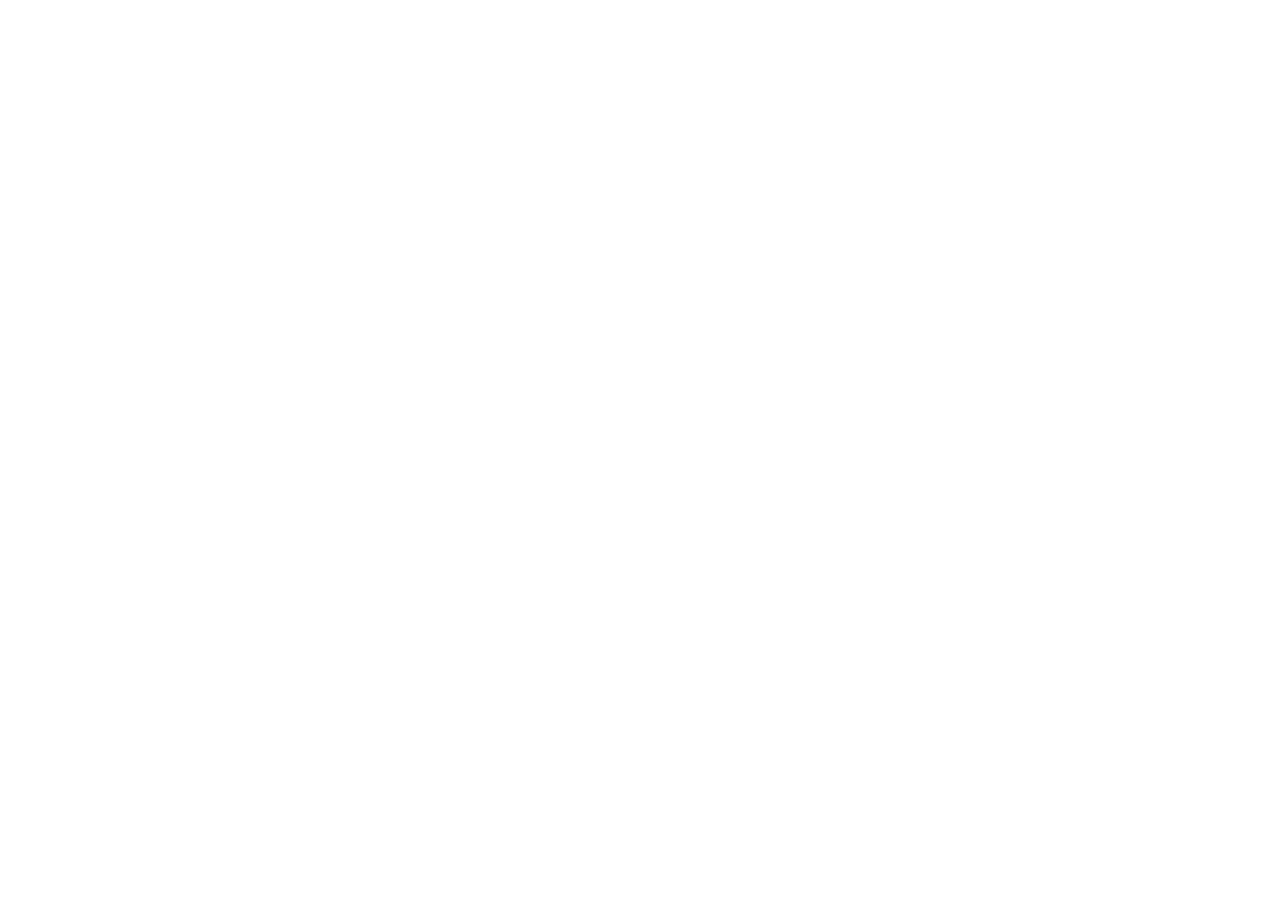
==== index.html @ 71e0a855 "init project" ====
<!DOCTYPE html>
<html lang="en">

<head>
  <meta charset="UTF-8">
  <meta http-equiv="X-UA-Compatible" content="IE=edge">
  <meta name="viewport" content="width=device-width, initial-scale=1.0">
  <title>Document</title>
</head>

<body>

</body>

</html>
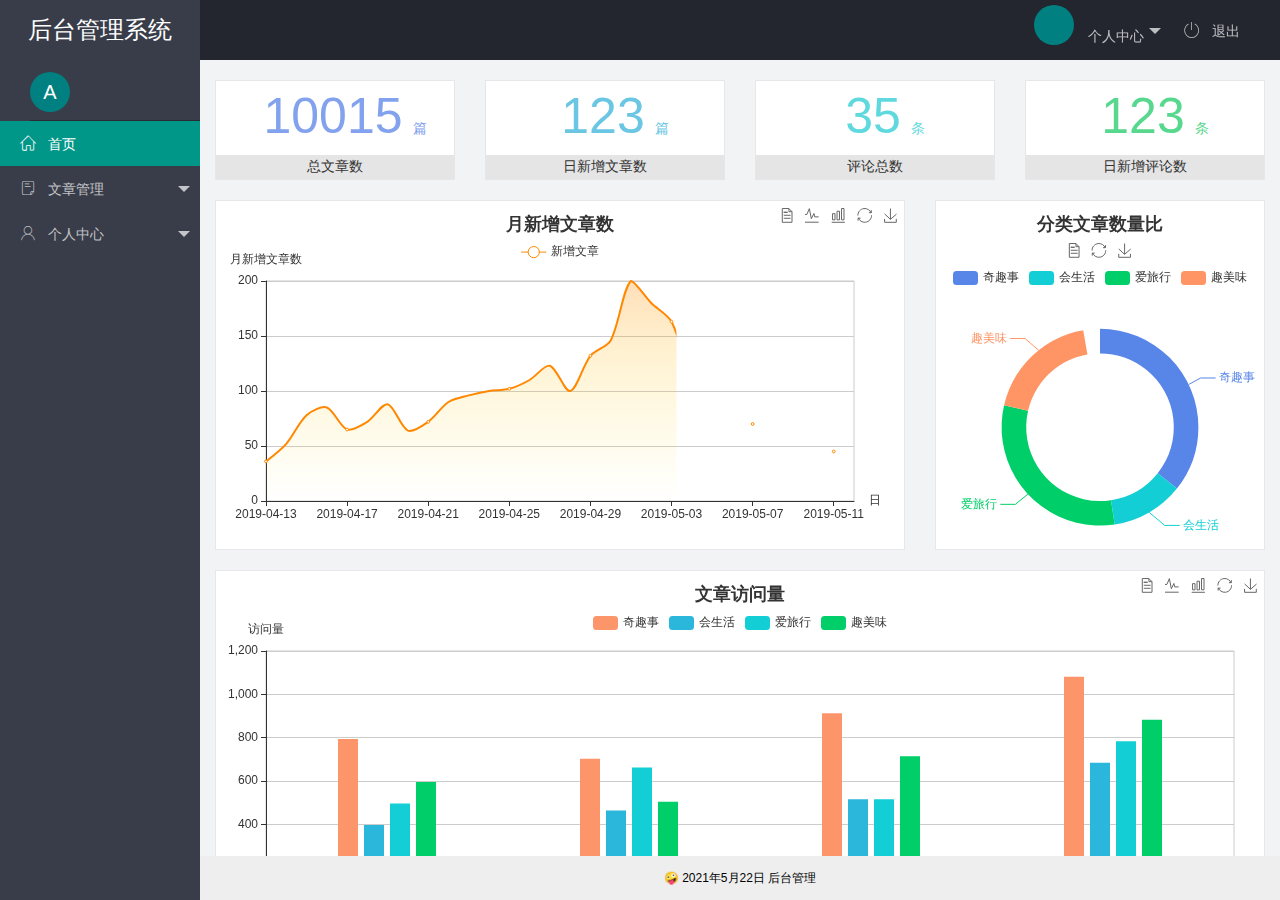
==== commit d144c94c: "完成了主页的功能" ====
--- a/index.html
+++ b/index.html
@@ -5,11 +5,113 @@
   <meta charset="UTF-8">
   <meta http-equiv="X-UA-Compatible" content="IE=edge">
   <meta name="viewport" content="width=device-width, initial-scale=1.0">
-  <title>Document</title>
+  <title>后台管理页面</title>
+  <!-- 导入layui 的样式表 -->
+  <link rel="stylesheet" href="/assets/lib/layui/css/layui.css">
+  <!-- 导入第三方图标库 -->
+  <link rel="stylesheet" href="/assets/fonts/iconfont.css">
+  <!-- 导入自定义样式表 -->
+  <link rel="stylesheet" href="/assets/css/index.css">
+  <script></script>
 </head>
 
 <body>
+  <div class="layui-layout layui-layout-admin">
+    <div class="layui-header">
+      <div class="layui-logo layui-hide-xs layui-bg-black">
+        <h2>后台管理系统</h2>
 
+      </div>
+      <!-- 头部区域（可配合layui 已有的水平导航） -->
+      <ul class="layui-nav layui-layout-right">
+        <li class="layui-nav-item layui-hide layui-show-md-inline-block">
+          <a href="javascript:;" class="userinfo" id="user-img">
+            <img src="//tva1.sinaimg.cn/crop.0.0.118.118.180/5db11ff4gw1e77d3nqrv8j203b03cweg.jpg"
+              class="layui-nav-img">
+            <span class="text-avatar"></span>
+            个人中心
+          </a>
+          <dl class="layui-nav-child">
+            <dd><a href="">基本资料</a></dd>
+            <dd><a href="">更换头像</a></dd>
+            <dd><a href="">重置密码</a></dd>
+          </dl>
+        </li>
+        <li class="layui-nav-item" lay-header-event="menuRight" lay-unselect>
+          <a href="javascript:;" id="btnlogout">
+            <span class="iconfont icon-tuichu"></span>
+            退出
+          </a>
+        </li>
+      </ul>
+    </div>
+
+    <div class="layui-side layui-bg-black">
+      <div class="layui-side-scroll">
+        <div class="userinfo">
+          <img src="//tva1.sinaimg.cn/crop.0.0.118.118.180/5db11ff4gw1e77d3nqrv8j203b03cweg.jpg" class="layui-nav-img">
+          <span class="text-avatar">A</span>
+          <span id="welcome"> </span>
+        </div>
+        <!-- 左侧导航区域（可配合layui已有的垂直导航） -->
+        <ul class="layui-nav layui-nav-tree " lay-shrink="all">
+          <li class="layui-nav-item layui-this"><a href="/home/dashboard.html" target="fm">
+              <span class="iconfont icon-home"></span>
+              首页</a></li>
+          <li class="layui-nav-item">
+            <a class="" href="javascript:;">
+              <span class="iconfont icon-16"></span>
+              文章管理</a>
+            <dl class="layui-nav-child">
+              <dd><a href="javascript:;">
+                  <i class="layui-icon layui-icon-app"></i>
+                  文本类别</a></dd>
+              <dd><a href="javascript:;">
+                  <i class="layui-icon layui-icon-app"></i>
+                  文章列表</a></dd>
+              <dd><a href="javascript:;">
+                  <i class="layui-icon layui-icon-app"></i>
+                  发布文章</a></dd>
+            </dl>
+          </li>
+          <li class="layui-nav-item">
+            <a href="javascript:;">
+              <span class="iconfont icon-user"></span>
+              个人中心</a>
+            <dl class="layui-nav-child">
+              <dd><a href="javascript:;">
+                  <i class="layui-icon layui-icon-app"></i>
+                  基本资料</a></dd>
+              <dd><a href="javascript:;">
+                  <i class="layui-icon layui-icon-app"></i>
+                  更换头像</a></dd>
+              <dd><a href="javascript:;">
+                  <i class="layui-icon layui-icon-app"></i>
+                  重置密码</a></dd>
+            </dl>
+          </li>
+        </ul>
+      </div>
+    </div>
+
+    <div class="layui-body">
+      <!-- 内容主体区域 -->
+      <iframe name="fm" src="/home/dashboard.html" frameborder="0"></iframe>
+    </div>
+
+    <div class="layui-footer">
+      <!-- 底部固定区域 -->
+      🤪 2021年5月22日 后台管理
+    </div>
+  </div>
+  <!-- 导入layui的js文件 -->
+  <script src="/assets/lib/layui/layui.all.js"></script>
+  <!-- 导入jQuery -->
+  <script src="/assets/lib/jquery.js"></script>
+  <!-- 导入自己封装的 baseAPI 文件 -->
+  <script src="/assets/js/baseAPI.js"></script>
+  <!-- 导入自定义JS -->
+  <script src="/assets/js/index.js"></script>
 </body>
 
 </html>--- a/assets/lib/layui/css/layui.css
+++ b/assets/lib/layui/css/layui.css
@@ -0,0 +1,2 @@
+/** layui-v2.5.5 MIT License By https://www.layui.com */
+ .layui-inline,img{display:inline-block;vertical-align:middle}h1,h2,h3,h4,h5,h6{font-weight:400}.layui-edge,.layui-header,.layui-inline,.layui-main{position:relative}.layui-body,.layui-edge,.layui-elip{overflow:hidden}.layui-btn,.layui-edge,.layui-inline,img{vertical-align:middle}.layui-btn,.layui-disabled,.layui-icon,.layui-unselect{-moz-user-select:none;-webkit-user-select:none;-ms-user-select:none}.layui-elip,.layui-form-checkbox span,.layui-form-pane .layui-form-label{text-overflow:ellipsis;white-space:nowrap}.layui-breadcrumb,.layui-tree-btnGroup{visibility:hidden}blockquote,body,button,dd,div,dl,dt,form,h1,h2,h3,h4,h5,h6,input,li,ol,p,pre,td,textarea,th,ul{margin:0;padding:0;-webkit-tap-highlight-color:rgba(0,0,0,0)}a:active,a:hover{outline:0}img{border:none}li{list-style:none}table{border-collapse:collapse;border-spacing:0}h4,h5,h6{font-size:100%}button,input,optgroup,option,select,textarea{font-family:inherit;font-size:inherit;font-style:inherit;font-weight:inherit;outline:0}pre{white-space:pre-wrap;white-space:-moz-pre-wrap;white-space:-pre-wrap;white-space:-o-pre-wrap;word-wrap:break-word}body{line-height:24px;font:14px Helvetica Neue,Helvetica,PingFang SC,Tahoma,Arial,sans-serif}hr{height:1px;margin:10px 0;border:0;clear:both}a{color:#333;text-decoration:none}a:hover{color:#777}a cite{font-style:normal;*cursor:pointer}.layui-border-box,.layui-border-box *{box-sizing:border-box}.layui-box,.layui-box *{box-sizing:content-box}.layui-clear{clear:both;*zoom:1}.layui-clear:after{content:'\20';clear:both;*zoom:1;display:block;height:0}.layui-inline{*display:inline;*zoom:1}.layui-edge{display:inline-block;width:0;height:0;border-width:6px;border-style:dashed;border-color:transparent}.layui-edge-top{top:-4px;border-bottom-color:#999;border-bottom-style:solid}.layui-edge-right{border-left-color:#999;border-left-style:solid}.layui-edge-bottom{top:2px;border-top-color:#999;border-top-style:solid}.layui-edge-left{border-right-color:#999;border-right-style:solid}.layui-disabled,.layui-disabled:hover{color:#d2d2d2!important;cursor:not-allowed!important}.layui-circle{border-radius:100%}.layui-show{display:block!important}.layui-hide{display:none!important}@font-face{font-family:layui-icon;src:url(../font/iconfont.eot?v=250);src:url(../font/iconfont.eot?v=250#iefix) format('embedded-opentype'),url(../font/iconfont.woff2?v=250) format('woff2'),url(../font/iconfont.woff?v=250) format('woff'),url(../font/iconfont.ttf?v=250) format('truetype'),url(../font/iconfont.svg?v=250#layui-icon) format('svg')}.layui-icon{font-family:layui-icon!important;font-size:16px;font-style:normal;-webkit-font-smoothing:antialiased;-moz-osx-font-smoothing:grayscale}.layui-icon-reply-fill:before{content:"\e611"}.layui-icon-set-fill:before{content:"\e614"}.layui-icon-menu-fill:before{content:"\e60f"}.layui-icon-search:before{content:"\e615"}.layui-icon-share:before{content:"\e641"}.layui-icon-set-sm:before{content:"\e620"}.layui-icon-engine:before{content:"\e628"}.layui-icon-close:before{content:"\1006"}.layui-icon-close-fill:before{content:"\1007"}.layui-icon-chart-screen:before{content:"\e629"}.layui-icon-star:before{content:"\e600"}.layui-icon-circle-dot:before{content:"\e617"}.layui-icon-chat:before{content:"\e606"}.layui-icon-release:before{content:"\e609"}.layui-icon-list:before{content:"\e60a"}.layui-icon-chart:before{content:"\e62c"}.layui-icon-ok-circle:before{content:"\1005"}.layui-icon-layim-theme:before{content:"\e61b"}.layui-icon-table:before{content:"\e62d"}.layui-icon-right:before{content:"\e602"}.layui-icon-left:before{content:"\e603"}.layui-icon-cart-simple:before{content:"\e698"}.layui-icon-face-cry:before{content:"\e69c"}.layui-icon-face-smile:before{content:"\e6af"}.layui-icon-survey:before{content:"\e6b2"}.layui-icon-tree:before{content:"\e62e"}.layui-icon-upload-circle:before{content:"\e62f"}.layui-icon-add-circle:before{content:"\e61f"}.layui-icon-download-circle:before{content:"\e601"}.layui-icon-templeate-1:before{content:"\e630"}.layui-icon-util:before{content:"\e631"}.layui-icon-face-surprised:before{content:"\e664"}.layui-icon-edit:before{content:"\e642"}.layui-icon-speaker:before{content:"\e645"}.layui-icon-down:before{content:"\e61a"}.layui-icon-file:before{content:"\e621"}.layui-icon-layouts:before{content:"\e632"}.layui-icon-rate-half:before{content:"\e6c9"}.layui-icon-add-circle-fine:before{content:"\e608"}.layui-icon-prev-circle:before{content:"\e633"}.layui-icon-read:before{content:"\e705"}.layui-icon-404:before{content:"\e61c"}.layui-icon-carousel:before{content:"\e634"}.layui-icon-help:before{content:"\e607"}.layui-icon-code-circle:before{content:"\e635"}.layui-icon-water:before{content:"\e636"}.layui-icon-username:before{content:"\e66f"}.layui-icon-find-fill:before{content:"\e670"}.layui-icon-about:before{content:"\e60b"}.layui-icon-location:before{content:"\e715"}.layui-icon-up:before{content:"\e619"}.layui-icon-pause:before{content:"\e651"}.layui-icon-date:before{content:"\e637"}.layui-icon-layim-uploadfile:before{content:"\e61d"}.layui-icon-delete:before{content:"\e640"}.layui-icon-play:before{content:"\e652"}.layui-icon-top:before{content:"\e604"}.layui-icon-friends:before{content:"\e612"}.layui-icon-refresh-3:before{content:"\e9aa"}.layui-icon-ok:before{content:"\e605"}.layui-icon-layer:before{content:"\e638"}.layui-icon-face-smile-fine:before{content:"\e60c"}.layui-icon-dollar:before{content:"\e659"}.layui-icon-group:before{content:"\e613"}.layui-icon-layim-download:before{content:"\e61e"}.layui-icon-picture-fine:before{content:"\e60d"}.layui-icon-link:before{content:"\e64c"}.layui-icon-diamond:before{content:"\e735"}.layui-icon-log:before{content:"\e60e"}.layui-icon-rate-solid:before{content:"\e67a"}.layui-icon-fonts-del:before{content:"\e64f"}.layui-icon-unlink:before{content:"\e64d"}.layui-icon-fonts-clear:before{content:"\e639"}.layui-icon-triangle-r:before{content:"\e623"}.layui-icon-circle:before{content:"\e63f"}.layui-icon-radio:before{content:"\e643"}.layui-icon-align-center:before{content:"\e647"}.layui-icon-align-right:before{content:"\e648"}.layui-icon-align-left:before{content:"\e649"}.layui-icon-loading-1:before{content:"\e63e"}.layui-icon-return:before{content:"\e65c"}.layui-icon-fonts-strong:before{content:"\e62b"}.layui-icon-upload:before{content:"\e67c"}.layui-icon-dialogue:before{content:"\e63a"}.layui-icon-video:before{content:"\e6ed"}.layui-icon-headset:before{content:"\e6fc"}.layui-icon-cellphone-fine:before{content:"\e63b"}.layui-icon-add-1:before{content:"\e654"}.layui-icon-face-smile-b:before{content:"\e650"}.layui-icon-fonts-html:before{content:"\e64b"}.layui-icon-form:before{content:"\e63c"}.layui-icon-cart:before{content:"\e657"}.layui-icon-camera-fill:before{content:"\e65d"}.layui-icon-tabs:before{content:"\e62a"}.layui-icon-fonts-code:before{content:"\e64e"}.layui-icon-fire:before{content:"\e756"}.layui-icon-set:before{content:"\e716"}.layui-icon-fonts-u:before{content:"\e646"}.layui-icon-triangle-d:before{content:"\e625"}.layui-icon-tips:before{content:"\e702"}.layui-icon-picture:before{content:"\e64a"}.layui-icon-more-vertical:before{content:"\e671"}.layui-icon-flag:before{content:"\e66c"}.layui-icon-loading:before{content:"\e63d"}.layui-icon-fonts-i:before{content:"\e644"}.layui-icon-refresh-1:before{content:"\e666"}.layui-icon-rmb:before{content:"\e65e"}.layui-icon-home:before{content:"\e68e"}.layui-icon-user:before{content:"\e770"}.layui-icon-notice:before{content:"\e667"}.layui-icon-login-weibo:before{content:"\e675"}.layui-icon-voice:before{content:"\e688"}.layui-icon-upload-drag:before{content:"\e681"}.layui-icon-login-qq:before{content:"\e676"}.layui-icon-snowflake:before{content:"\e6b1"}.layui-icon-file-b:before{content:"\e655"}.layui-icon-template:before{content:"\e663"}.layui-icon-auz:before{content:"\e672"}.layui-icon-console:before{content:"\e665"}.layui-icon-app:before{content:"\e653"}.layui-icon-prev:before{content:"\e65a"}.layui-icon-website:before{content:"\e7ae"}.layui-icon-next:before{content:"\e65b"}.layui-icon-component:before{content:"\e857"}.layui-icon-more:before{content:"\e65f"}.layui-icon-login-wechat:before{content:"\e677"}.layui-icon-shrink-right:before{content:"\e668"}.layui-icon-spread-left:before{content:"\e66b"}.layui-icon-camera:before{content:"\e660"}.layui-icon-note:before{content:"\e66e"}.layui-icon-refresh:before{content:"\e669"}.layui-icon-female:before{content:"\e661"}.layui-icon-male:before{content:"\e662"}.layui-icon-password:before{content:"\e673"}.layui-icon-senior:before{content:"\e674"}.layui-icon-theme:before{content:"\e66a"}.layui-icon-tread:before{content:"\e6c5"}.layui-icon-praise:before{content:"\e6c6"}.layui-icon-star-fill:before{content:"\e658"}.layui-icon-rate:before{content:"\e67b"}.layui-icon-template-1:before{content:"\e656"}.layui-icon-vercode:before{content:"\e679"}.layui-icon-cellphone:before{content:"\e678"}.layui-icon-screen-full:before{content:"\e622"}.layui-icon-screen-restore:before{content:"\e758"}.layui-icon-cols:before{content:"\e610"}.layui-icon-export:before{content:"\e67d"}.layui-icon-print:before{content:"\e66d"}.layui-icon-slider:before{content:"\e714"}.layui-icon-addition:before{content:"\e624"}.layui-icon-subtraction:before{content:"\e67e"}.layui-icon-service:before{content:"\e626"}.layui-icon-transfer:before{content:"\e691"}.layui-main{width:1140px;margin:0 auto}.layui-header{z-index:1000;height:60px}.layui-header a:hover{transition:all .5s;-webkit-transition:all .5s}.layui-side{position:fixed;left:0;top:0;bottom:0;z-index:999;width:200px;overflow-x:hidden}.layui-side-scroll{position:relative;width:220px;height:100%;overflow-x:hidden}.layui-body{position:absolute;left:200px;right:0;top:0;bottom:0;z-index:998;width:auto;overflow-y:auto;box-sizing:border-box}.layui-layout-body{overflow:hidden}.layui-layout-admin .layui-header{background-color:#23262E}.layui-layout-admin .layui-side{top:60px;width:200px;overflow-x:hidden}.layui-layout-admin .layui-body{position:fixed;top:60px;bottom:44px}.layui-layout-admin .layui-main{width:auto;margin:0 15px}.layui-layout-admin .layui-footer{position:fixed;left:200px;right:0;bottom:0;height:44px;line-height:44px;padding:0 15px;background-color:#eee}.layui-layout-admin .layui-logo{position:absolute;left:0;top:0;width:200px;height:100%;line-height:60px;text-align:center;color:#009688;font-size:16px}.layui-layout-admin .layui-header .layui-nav{background:0 0}.layui-layout-left{position:absolute!important;left:200px;top:0}.layui-layout-right{position:absolute!important;right:0;top:0}.layui-container{position:relative;margin:0 auto;padding:0 15px;box-sizing:border-box}.layui-fluid{position:relative;margin:0 auto;padding:0 15px}.layui-row:after,.layui-row:before{content:'';display:block;clear:both}.layui-col-lg1,.layui-col-lg10,.layui-col-lg11,.layui-col-lg12,.layui-col-lg2,.layui-col-lg3,.layui-col-lg4,.layui-col-lg5,.layui-col-lg6,.layui-col-lg7,.layui-col-lg8,.layui-col-lg9,.layui-col-md1,.layui-col-md10,.layui-col-md11,.layui-col-md12,.layui-col-md2,.layui-col-md3,.layui-col-md4,.layui-col-md5,.layui-col-md6,.layui-col-md7,.layui-col-md8,.layui-col-md9,.layui-col-sm1,.layui-col-sm10,.layui-col-sm11,.layui-col-sm12,.layui-col-sm2,.layui-col-sm3,.layui-col-sm4,.layui-col-sm5,.layui-col-sm6,.layui-col-sm7,.layui-col-sm8,.layui-col-sm9,.layui-col-xs1,.layui-col-xs10,.layui-col-xs11,.layui-col-xs12,.layui-col-xs2,.layui-col-xs3,.layui-col-xs4,.layui-col-xs5,.layui-col-xs6,.layui-col-xs7,.layui-col-xs8,.layui-col-xs9{position:relative;display:block;box-sizing:border-box}.layui-col-xs1,.layui-col-xs10,.layui-col-xs11,.layui-col-xs12,.layui-col-xs2,.layui-col-xs3,.layui-col-xs4,.layui-col-xs5,.layui-col-xs6,.layui-col-xs7,.layui-col-xs8,.layui-col-xs9{float:left}.layui-col-xs1{width:8.33333333%}.layui-col-xs2{width:16.66666667%}.layui-col-xs3{width:25%}.layui-col-xs4{width:33.33333333%}.layui-col-xs5{width:41.66666667%}.layui-col-xs6{width:50%}.layui-col-xs7{width:58.33333333%}.layui-col-xs8{width:66.66666667%}.layui-col-xs9{width:75%}.layui-col-xs10{width:83.33333333%}.layui-col-xs11{width:91.66666667%}.layui-col-xs12{width:100%}.layui-col-xs-offset1{margin-left:8.33333333%}.layui-col-xs-offset2{margin-left:16.66666667%}.layui-col-xs-offset3{margin-left:25%}.layui-col-xs-offset4{margin-left:33.33333333%}.layui-col-xs-offset5{margin-left:41.66666667%}.layui-col-xs-offset6{margin-left:50%}.layui-col-xs-offset7{margin-left:58.33333333%}.layui-col-xs-offset8{margin-left:66.66666667%}.layui-col-xs-offset9{margin-left:75%}.layui-col-xs-offset10{margin-left:83.33333333%}.layui-col-xs-offset11{margin-left:91.66666667%}.layui-col-xs-offset12{margin-left:100%}@media screen and (max-width:768px){.layui-hide-xs{display:none!important}.layui-show-xs-block{display:block!important}.layui-show-xs-inline{display:inline!important}.layui-show-xs-inline-block{display:inline-block!important}}@media screen and (min-width:768px){.layui-container{width:750px}.layui-hide-sm{display:none!important}.layui-show-sm-block{display:block!important}.layui-show-sm-inline{display:inline!important}.layui-show-sm-inline-block{display:inline-block!important}.layui-col-sm1,.layui-col-sm10,.layui-col-sm11,.layui-col-sm12,.layui-col-sm2,.layui-col-sm3,.layui-col-sm4,.layui-col-sm5,.layui-col-sm6,.layui-col-sm7,.layui-col-sm8,.layui-col-sm9{float:left}.layui-col-sm1{width:8.33333333%}.layui-col-sm2{width:16.66666667%}.layui-col-sm3{width:25%}.layui-col-sm4{width:33.33333333%}.layui-col-sm5{width:41.66666667%}.layui-col-sm6{width:50%}.layui-col-sm7{width:58.33333333%}.layui-col-sm8{width:66.66666667%}.layui-col-sm9{width:75%}.layui-col-sm10{width:83.33333333%}.layui-col-sm11{width:91.66666667%}.layui-col-sm12{width:100%}.layui-col-sm-offset1{margin-left:8.33333333%}.layui-col-sm-offset2{margin-left:16.66666667%}.layui-col-sm-offset3{margin-left:25%}.layui-col-sm-offset4{margin-left:33.33333333%}.layui-col-sm-offset5{margin-left:41.66666667%}.layui-col-sm-offset6{margin-left:50%}.layui-col-sm-offset7{margin-left:58.33333333%}.layui-col-sm-offset8{margin-left:66.66666667%}.layui-col-sm-offset9{margin-left:75%}.layui-col-sm-offset10{margin-left:83.33333333%}.layui-col-sm-offset11{margin-left:91.66666667%}.layui-col-sm-offset12{margin-left:100%}}@media screen and (min-width:992px){.layui-container{width:970px}.layui-hide-md{display:none!important}.layui-show-md-block{display:block!important}.layui-show-md-inline{display:inline!important}.layui-show-md-inline-block{display:inline-block!important}.layui-col-md1,.layui-col-md10,.layui-col-md11,.layui-col-md12,.layui-col-md2,.layui-col-md3,.layui-col-md4,.layui-col-md5,.layui-col-md6,.layui-col-md7,.layui-col-md8,.layui-col-md9{float:left}.layui-col-md1{width:8.33333333%}.layui-col-md2{width:16.66666667%}.layui-col-md3{width:25%}.layui-col-md4{width:33.33333333%}.layui-col-md5{width:41.66666667%}.layui-col-md6{width:50%}.layui-col-md7{width:58.33333333%}.layui-col-md8{width:66.66666667%}.layui-col-md9{width:75%}.layui-col-md10{width:83.33333333%}.layui-col-md11{width:91.66666667%}.layui-col-md12{width:100%}.layui-col-md-offset1{margin-left:8.33333333%}.layui-col-md-offset2{margin-left:16.66666667%}.layui-col-md-offset3{margin-left:25%}.layui-col-md-offset4{margin-left:33.33333333%}.layui-col-md-offset5{margin-left:41.66666667%}.layui-col-md-offset6{margin-left:50%}.layui-col-md-offset7{margin-left:58.33333333%}.layui-col-md-offset8{margin-left:66.66666667%}.layui-col-md-offset9{margin-left:75%}.layui-col-md-offset10{margin-left:83.33333333%}.layui-col-md-offset11{margin-left:91.66666667%}.layui-col-md-offset12{margin-left:100%}}@media screen and (min-width:1200px){.layui-container{width:1170px}.layui-hide-lg{display:none!important}.layui-show-lg-block{display:block!important}.layui-show-lg-inline{display:inline!important}.layui-show-lg-inline-block{display:inline-block!important}.layui-col-lg1,.layui-col-lg10,.layui-col-lg11,.layui-col-lg12,.layui-col-lg2,.layui-col-lg3,.layui-col-lg4,.layui-col-lg5,.layui-col-lg6,.layui-col-lg7,.layui-col-lg8,.layui-col-lg9{float:left}.layui-col-lg1{width:8.33333333%}.layui-col-lg2{width:16.66666667%}.layui-col-lg3{width:25%}.layui-col-lg4{width:33.33333333%}.layui-col-lg5{width:41.66666667%}.layui-col-lg6{width:50%}.layui-col-lg7{width:58.33333333%}.layui-col-lg8{width:66.66666667%}.layui-col-lg9{width:75%}.layui-col-lg10{width:83.33333333%}.layui-col-lg11{width:91.66666667%}.layui-col-lg12{width:100%}.layui-col-lg-offset1{margin-left:8.33333333%}.layui-col-lg-offset2{margin-left:16.66666667%}.layui-col-lg-offset3{margin-left:25%}.layui-col-lg-offset4{margin-left:33.33333333%}.layui-col-lg-offset5{margin-left:41.66666667%}.layui-col-lg-offset6{margin-left:50%}.layui-col-lg-offset7{margin-left:58.33333333%}.layui-col-lg-offset8{margin-left:66.66666667%}.layui-col-lg-offset9{margin-left:75%}.layui-col-lg-offset10{margin-left:83.33333333%}.layui-col-lg-offset11{margin-left:91.66666667%}.layui-col-lg-offset12{margin-left:100%}}.layui-col-space1{margin:-.5px}.layui-col-space1>*{padding:.5px}.layui-col-space3{margin:-1.5px}.layui-col-space3>*{padding:1.5px}.layui-col-space5{margin:-2.5px}.layui-col-space5>*{padding:2.5px}.layui-col-space8{margin:-3.5px}.layui-col-space8>*{padding:3.5px}.layui-col-space10{margin:-5px}.layui-col-space10>*{padding:5px}.layui-col-space12{margin:-6px}.layui-col-space12>*{padding:6px}.layui-col-space15{margin:-7.5px}.layui-col-space15>*{padding:7.5px}.layui-col-space18{margin:-9px}.layui-col-space18>*{padding:9px}.layui-col-space20{margin:-10px}.layui-col-space20>*{padding:10px}.layui-col-space22{margin:-11px}.layui-col-space22>*{padding:11px}.layui-col-space25{margin:-12.5px}.layui-col-space25>*{padding:12.5px}.layui-col-space30{margin:-15px}.layui-col-space30>*{padding:15px}.layui-btn,.layui-input,.layui-select,.layui-textarea,.layui-upload-button{outline:0;-webkit-appearance:none;transition:all .3s;-webkit-transition:all .3s;box-sizing:border-box}.layui-elem-quote{margin-bottom:10px;padding:15px;line-height:22px;border-left:5px solid #009688;border-radius:0 2px 2px 0;background-color:#f2f2f2}.layui-quote-nm{border-style:solid;border-width:1px 1px 1px 5px;background:0 0}.layui-elem-field{margin-bottom:10px;padding:0;border-width:1px;border-style:solid}.layui-elem-field legend{margin-left:20px;padding:0 10px;font-size:20px;font-weight:300}.layui-field-title{margin:10px 0 20px;border-width:1px 0 0}.layui-field-box{padding:10px 15px}.layui-field-title .layui-field-box{padding:10px 0}.layui-progress{position:relative;height:6px;border-radius:20px;background-color:#e2e2e2}.layui-progress-bar{position:absolute;left:0;top:0;width:0;max-width:100%;height:6px;border-radius:20px;text-align:right;background-color:#5FB878;transition:all .3s;-webkit-transition:all .3s}.layui-progress-big,.layui-progress-big .layui-progress-bar{height:18px;line-height:18px}.layui-progress-text{position:relative;top:-20px;line-height:18px;font-size:12px;color:#666}.layui-progress-big .layui-progress-text{position:static;padding:0 10px;color:#fff}.layui-collapse{border-width:1px;border-style:solid;border-radius:2px}.layui-colla-content,.layui-colla-item{border-top-width:1px;border-top-style:solid}.layui-colla-item:first-child{border-top:none}.layui-colla-title{position:relative;height:42px;line-height:42px;padding:0 15px 0 35px;color:#333;background-color:#f2f2f2;cursor:pointer;font-size:14px;overflow:hidden}.layui-colla-content{display:none;padding:10px 15px;line-height:22px;color:#666}.layui-colla-icon{position:absolute;left:15px;top:0;font-size:14px}.layui-card{margin-bottom:15px;border-radius:2px;background-color:#fff;box-shadow:0 1px 2px 0 rgba(0,0,0,.05)}.layui-card:last-child{margin-bottom:0}.layui-card-header{position:relative;height:42px;line-height:42px;padding:0 15px;border-bottom:1px solid #f6f6f6;color:#333;border-radius:2px 2px 0 0;font-size:14px}.layui-bg-black,.layui-bg-blue,.layui-bg-cyan,.layui-bg-green,.layui-bg-orange,.layui-bg-red{color:#fff!important}.layui-card-body{position:relative;padding:10px 15px;line-height:24px}.layui-card-body[pad15]{padding:15px}.layui-card-body[pad20]{padding:20px}.layui-card-body .layui-table{margin:5px 0}.layui-card .layui-tab{margin:0}.layui-panel-window{position:relative;padding:15px;border-radius:0;border-top:5px solid #E6E6E6;background-color:#fff}.layui-auxiliar-moving{position:fixed;left:0;right:0;top:0;bottom:0;width:100%;height:100%;background:0 0;z-index:9999999999}.layui-form-label,.layui-form-mid,.layui-form-select,.layui-input-block,.layui-input-inline,.layui-textarea{position:relative}.layui-bg-red{background-color:#FF5722!important}.layui-bg-orange{background-color:#FFB800!important}.layui-bg-green{background-color:#009688!important}.layui-bg-cyan{background-color:#2F4056!important}.layui-bg-blue{background-color:#1E9FFF!important}.layui-bg-black{background-color:#393D49!important}.layui-bg-gray{background-color:#eee!important;color:#666!important}.layui-badge-rim,.layui-colla-content,.layui-colla-item,.layui-collapse,.layui-elem-field,.layui-form-pane .layui-form-item[pane],.layui-form-pane .layui-form-label,.layui-input,.layui-layedit,.layui-layedit-tool,.layui-quote-nm,.layui-select,.layui-tab-bar,.layui-tab-card,.layui-tab-title,.layui-tab-title .layui-this:after,.layui-textarea{border-color:#e6e6e6}.layui-timeline-item:before,hr{background-color:#e6e6e6}.layui-text{line-height:22px;font-size:14px;color:#666}.layui-text h1,.layui-text h2,.layui-text h3{font-weight:500;color:#333}.layui-text h1{font-size:30px}.layui-text h2{font-size:24px}.layui-text h3{font-size:18px}.layui-text a:not(.layui-btn){color:#01AAED}.layui-text a:not(.layui-btn):hover{text-decoration:underline}.layui-text ul{padding:5px 0 5px 15px}.layui-text ul li{margin-top:5px;list-style-type:disc}.layui-text em,.layui-word-aux{color:#999!important;padding:0 5px!important}.layui-btn{display:inline-block;height:38px;line-height:38px;padding:0 18px;background-color:#009688;color:#fff;white-space:nowrap;text-align:center;font-size:14px;border:none;border-radius:2px;cursor:pointer}.layui-btn:hover{opacity:.8;filter:alpha(opacity=80);color:#fff}.layui-btn:active{opacity:1;filter:alpha(opacity=100)}.layui-btn+.layui-btn{margin-left:10px}.layui-btn-container{font-size:0}.layui-btn-container .layui-btn{margin-right:10px;margin-bottom:10px}.layui-btn-container .layui-btn+.layui-btn{margin-left:0}.layui-table .layui-btn-container .layui-btn{margin-bottom:9px}.layui-btn-radius{border-radius:100px}.layui-btn .layui-icon{margin-right:3px;font-size:18px;vertical-align:bottom;vertical-align:middle\9}.layui-btn-primary{border:1px solid #C9C9C9;background-color:#fff;color:#555}.layui-btn-primary:hover{border-color:#009688;color:#333}.layui-btn-normal{background-color:#1E9FFF}.layui-btn-warm{background-color:#FFB800}.layui-btn-danger{background-color:#FF5722}.layui-btn-checked{background-color:#5FB878}.layui-btn-disabled,.layui-btn-disabled:active,.layui-btn-disabled:hover{border:1px solid #e6e6e6;background-color:#FBFBFB;color:#C9C9C9;cursor:not-allowed;opacity:1}.layui-btn-lg{height:44px;line-height:44px;padding:0 25px;font-size:16px}.layui-btn-sm{height:30px;line-height:30px;padding:0 10px;font-size:12px}.layui-btn-sm i{font-size:16px!important}.layui-btn-xs{height:22px;line-height:22px;padding:0 5px;font-size:12px}.layui-btn-xs i{font-size:14px!important}.layui-btn-group{display:inline-block;vertical-align:middle;font-size:0}.layui-btn-group .layui-btn{margin-left:0!important;margin-right:0!important;border-left:1px solid rgba(255,255,255,.5);border-radius:0}.layui-btn-group .layui-btn-primary{border-left:none}.layui-btn-group .layui-btn-primary:hover{border-color:#C9C9C9;color:#009688}.layui-btn-group .layui-btn:first-child{border-left:none;border-radius:2px 0 0 2px}.layui-btn-group .layui-btn-primary:first-child{border-left:1px solid #c9c9c9}.layui-btn-group .layui-btn:last-child{border-radius:0 2px 2px 0}.layui-btn-group .layui-btn+.layui-btn{margin-left:0}.layui-btn-group+.layui-btn-group{margin-left:10px}.layui-btn-fluid{width:100%}.layui-input,.layui-select,.layui-textarea{height:38px;line-height:1.3;line-height:38px\9;border-width:1px;border-style:solid;background-color:#fff;border-radius:2px}.layui-input::-webkit-input-placeholder,.layui-select::-webkit-input-placeholder,.layui-textarea::-webkit-input-placeholder{line-height:1.3}.layui-input,.layui-textarea{display:block;width:100%;padding-left:10px}.layui-input:hover,.layui-textarea:hover{border-color:#D2D2D2!important}.layui-input:focus,.layui-textarea:focus{border-color:#C9C9C9!important}.layui-textarea{min-height:100px;height:auto;line-height:20px;padding:6px 10px;resize:vertical}.layui-select{padding:0 10px}.layui-form input[type=checkbox],.layui-form input[type=radio],.layui-form select{display:none}.layui-form [lay-ignore]{display:initial}.layui-form-item{margin-bottom:15px;clear:both;*zoom:1}.layui-form-item:after{content:'\20';clear:both;*zoom:1;display:block;height:0}.layui-form-label{float:left;display:block;padding:9px 15px;width:80px;font-weight:400;line-height:20px;text-align:right}.layui-form-label-col{display:block;float:none;padding:9px 0;line-height:20px;text-align:left}.layui-form-item .layui-inline{margin-bottom:5px;margin-right:10px}.layui-input-block{margin-left:110px;min-height:36px}.layui-input-inline{display:inline-block;vertical-align:middle}.layui-form-item .layui-input-inline{float:left;width:190px;margin-right:10px}.layui-form-text .layui-input-inline{width:auto}.layui-form-mid{float:left;display:block;padding:9px 0!important;line-height:20px;margin-right:10px}.layui-form-danger+.layui-form-select .layui-input,.layui-form-danger:focus{border-color:#FF5722!important}.layui-form-select .layui-input{padding-right:30px;cursor:pointer}.layui-form-select .layui-edge{position:absolute;right:10px;top:50%;margin-top:-3px;cursor:pointer;border-width:6px;border-top-color:#c2c2c2;border-top-style:solid;transition:all .3s;-webkit-transition:all .3s}.layui-form-select dl{display:none;position:absolute;left:0;top:42px;padding:5px 0;z-index:899;min-width:100%;border:1px solid #d2d2d2;max-height:300px;overflow-y:auto;background-color:#fff;border-radius:2px;box-shadow:0 2px 4px rgba(0,0,0,.12);box-sizing:border-box}.layui-form-select dl dd,.layui-form-select dl dt{padding:0 10px;line-height:36px;white-space:nowrap;overflow:hidden;text-overflow:ellipsis}.layui-form-select dl dt{font-size:12px;color:#999}.layui-form-select dl dd{cursor:pointer}.layui-form-select dl dd:hover{background-color:#f2f2f2;-webkit-transition:.5s all;transition:.5s all}.layui-form-select .layui-select-group dd{padding-left:20px}.layui-form-select dl dd.layui-select-tips{padding-left:10px!important;color:#999}.layui-form-select dl dd.layui-this{background-color:#5FB878;color:#fff}.layui-form-checkbox,.layui-form-select dl dd.layui-disabled{background-color:#fff}.layui-form-selected dl{display:block}.layui-form-checkbox,.layui-form-checkbox *,.layui-form-switch{display:inline-block;vertical-align:middle}.layui-form-selected .layui-edge{margin-top:-9px;-webkit-transform:rotate(180deg);transform:rotate(180deg);margin-top:-3px\9}:root .layui-form-selected .layui-edge{margin-top:-9px\0/IE9}.layui-form-selectup dl{top:auto;bottom:42px}.layui-select-none{margin:5px 0;text-align:center;color:#999}.layui-select-disabled .layui-disabled{border-color:#eee!important}.layui-select-disabled .layui-edge{border-top-color:#d2d2d2}.layui-form-checkbox{position:relative;height:30px;line-height:30px;margin-right:10px;padding-right:30px;cursor:pointer;font-size:0;-webkit-transition:.1s linear;transition:.1s linear;box-sizing:border-box}.layui-form-checkbox span{padding:0 10px;height:100%;font-size:14px;border-radius:2px 0 0 2px;background-color:#d2d2d2;color:#fff;overflow:hidden}.layui-form-checkbox:hover span{background-color:#c2c2c2}.layui-form-checkbox i{position:absolute;right:0;top:0;width:30px;height:28px;border:1px solid #d2d2d2;border-left:none;border-radius:0 2px 2px 0;color:#fff;font-size:20px;text-align:center}.layui-form-checkbox:hover i{border-color:#c2c2c2;color:#c2c2c2}.layui-form-checked,.layui-form-checked:hover{border-color:#5FB878}.layui-form-checked span,.layui-form-checked:hover span{background-color:#5FB878}.layui-form-checked i,.layui-form-checked:hover i{color:#5FB878}.layui-form-item .layui-form-checkbox{margin-top:4px}.layui-form-checkbox[lay-skin=primary]{height:auto!important;line-height:normal!important;min-width:18px;min-height:18px;border:none!important;margin-right:0;padding-left:28px;padding-right:0;background:0 0}.layui-form-checkbox[lay-skin=primary] span{padding-left:0;padding-right:15px;line-height:18px;background:0 0;color:#666}.layui-form-checkbox[lay-skin=primary] i{right:auto;left:0;width:16px;height:16px;line-height:16px;border:1px solid #d2d2d2;font-size:12px;border-radius:2px;background-color:#fff;-webkit-transition:.1s linear;transition:.1s linear}.layui-form-checkbox[lay-skin=primary]:hover i{border-color:#5FB878;color:#fff}.layui-form-checked[lay-skin=primary] i{border-color:#5FB878!important;background-color:#5FB878;color:#fff}.layui-checkbox-disbaled[lay-skin=primary] span{background:0 0!important;color:#c2c2c2}.layui-checkbox-disbaled[lay-skin=primary]:hover i{border-color:#d2d2d2}.layui-form-item .layui-form-checkbox[lay-skin=primary]{margin-top:10px}.layui-form-switch{position:relative;height:22px;line-height:22px;min-width:35px;padding:0 5px;margin-top:8px;border:1px solid #d2d2d2;border-radius:20px;cursor:pointer;background-color:#fff;-webkit-transition:.1s linear;transition:.1s linear}.layui-form-switch i{position:absolute;left:5px;top:3px;width:16px;height:16px;border-radius:20px;background-color:#d2d2d2;-webkit-transition:.1s linear;transition:.1s linear}.layui-form-switch em{position:relative;top:0;width:25px;margin-left:21px;padding:0!important;text-align:center!important;color:#999!important;font-style:normal!important;font-size:12px}.layui-form-onswitch{border-color:#5FB878;background-color:#5FB878}.layui-checkbox-disbaled,.layui-checkbox-disbaled i{border-color:#e2e2e2!important}.layui-form-onswitch i{left:100%;margin-left:-21px;background-color:#fff}.layui-form-onswitch em{margin-left:5px;margin-right:21px;color:#fff!important}.layui-checkbox-disbaled span{background-color:#e2e2e2!important}.layui-checkbox-disbaled:hover i{color:#fff!important}[lay-radio]{display:none}.layui-form-radio,.layui-form-radio *{display:inline-block;vertical-align:middle}.layui-form-radio{line-height:28px;margin:6px 10px 0 0;padding-right:10px;cursor:pointer;font-size:0}.layui-form-radio *{font-size:14px}.layui-form-radio>i{margin-right:8px;font-size:22px;color:#c2c2c2}.layui-form-radio>i:hover,.layui-form-radioed>i{color:#5FB878}.layui-radio-disbaled>i{color:#e2e2e2!important}.layui-form-pane .layui-form-label{width:110px;padding:8px 15px;height:38px;line-height:20px;border-width:1px;border-style:solid;border-radius:2px 0 0 2px;text-align:center;background-color:#FBFBFB;overflow:hidden;box-sizing:border-box}.layui-form-pane .layui-input-inline{margin-left:-1px}.layui-form-pane .layui-input-block{margin-left:110px;left:-1px}.layui-form-pane .layui-input{border-radius:0 2px 2px 0}.layui-form-pane .layui-form-text .layui-form-label{float:none;width:100%;border-radius:2px;box-sizing:border-box;text-align:left}.layui-form-pane .layui-form-text .layui-input-inline{display:block;margin:0;top:-1px;clear:both}.layui-form-pane .layui-form-text .layui-input-block{margin:0;left:0;top:-1px}.layui-form-pane .layui-form-text .layui-textarea{min-height:100px;border-radius:0 0 2px 2px}.layui-form-pane .layui-form-checkbox{margin:4px 0 4px 10px}.layui-form-pane .layui-form-radio,.layui-form-pane .layui-form-switch{margin-top:6px;margin-left:10px}.layui-form-pane .layui-form-item[pane]{position:relative;border-width:1px;border-style:solid}.layui-form-pane .layui-form-item[pane] .layui-form-label{position:absolute;left:0;top:0;height:100%;border-width:0 1px 0 0}.layui-form-pane .layui-form-item[pane] .layui-input-inline{margin-left:110px}@media screen and (max-width:450px){.layui-form-item .layui-form-label{text-overflow:ellipsis;overflow:hidden;white-space:nowrap}.layui-form-item .layui-inline{display:block;margin-right:0;margin-bottom:20px;clear:both}.layui-form-item .layui-inline:after{content:'\20';clear:both;display:block;height:0}.layui-form-item .layui-input-inline{display:block;float:none;left:-3px;width:auto;margin:0 0 10px 112px}.layui-form-item .layui-input-inline+.layui-form-mid{margin-left:110px;top:-5px;padding:0}.layui-form-item .layui-form-checkbox{margin-right:5px;margin-bottom:5px}}.layui-layedit{border-width:1px;border-style:solid;border-radius:2px}.layui-layedit-tool{padding:3px 5px;border-bottom-width:1px;border-bottom-style:solid;font-size:0}.layedit-tool-fixed{position:fixed;top:0;border-top:1px solid #e2e2e2}.layui-layedit-tool .layedit-tool-mid,.layui-layedit-tool .layui-icon{display:inline-block;vertical-align:middle;text-align:center;font-size:14px}.layui-layedit-tool .layui-icon{position:relative;width:32px;height:30px;line-height:30px;margin:3px 5px;color:#777;cursor:pointer;border-radius:2px}.layui-layedit-tool .layui-icon:hover{color:#393D49}.layui-layedit-tool .layui-icon:active{color:#000}.layui-layedit-tool .layedit-tool-active{background-color:#e2e2e2;color:#000}.layui-layedit-tool .layui-disabled,.layui-layedit-tool .layui-disabled:hover{color:#d2d2d2;cursor:not-allowed}.layui-layedit-tool .layedit-tool-mid{width:1px;height:18px;margin:0 10px;background-color:#d2d2d2}.layedit-tool-html{width:50px!important;font-size:30px!important}.layedit-tool-b,.layedit-tool-code,.layedit-tool-help{font-size:16px!important}.layedit-tool-d,.layedit-tool-face,.layedit-tool-image,.layedit-tool-unlink{font-size:18px!important}.layedit-tool-image input{position:absolute;font-size:0;left:0;top:0;width:100%;height:100%;opacity:.01;filter:Alpha(opacity=1);cursor:pointer}.layui-layedit-iframe iframe{display:block;width:100%}#LAY_layedit_code{overflow:hidden}.layui-laypage{display:inline-block;*display:inline;*zoom:1;vertical-align:middle;margin:10px 0;font-size:0}.layui-laypage>a:first-child,.layui-laypage>a:first-child em{border-radius:2px 0 0 2px}.layui-laypage>a:last-child,.layui-laypage>a:last-child em{border-radius:0 2px 2px 0}.layui-laypage>:first-child{margin-left:0!important}.layui-laypage>:last-child{margin-right:0!important}.layui-laypage a,.layui-laypage button,.layui-laypage input,.layui-laypage select,.layui-laypage span{border:1px solid #e2e2e2}.layui-laypage a,.layui-laypage span{display:inline-block;*display:inline;*zoom:1;vertical-align:middle;padding:0 15px;height:28px;line-height:28px;margin:0 -1px 5px 0;background-color:#fff;color:#333;font-size:12px}.layui-flow-more a *,.layui-laypage input,.layui-table-view select[lay-ignore]{display:inline-block}.layui-laypage a:hover{color:#009688}.layui-laypage em{font-style:normal}.layui-laypage .layui-laypage-spr{color:#999;font-weight:700}.layui-laypage a{text-decoration:none}.layui-laypage .layui-laypage-curr{position:relative}.layui-laypage .layui-laypage-curr em{position:relative;color:#fff}.layui-laypage .layui-laypage-curr .layui-laypage-em{position:absolute;left:-1px;top:-1px;padding:1px;width:100%;height:100%;background-color:#009688}.layui-laypage-em{border-radius:2px}.layui-laypage-next em,.layui-laypage-prev em{font-family:Sim sun;font-size:16px}.layui-laypage .layui-laypage-count,.layui-laypage .layui-laypage-limits,.layui-laypage .layui-laypage-refresh,.layui-laypage .layui-laypage-skip{margin-left:10px;margin-right:10px;padding:0;border:none}.layui-laypage .layui-laypage-limits,.layui-laypage .layui-laypage-refresh{vertical-align:top}.layui-laypage .layui-laypage-refresh i{font-size:18px;cursor:pointer}.layui-laypage select{height:22px;padding:3px;border-radius:2px;cursor:pointer}.layui-laypage .layui-laypage-skip{height:30px;line-height:30px;color:#999}.layui-laypage button,.layui-laypage input{height:30px;line-height:30px;border-radius:2px;vertical-align:top;background-color:#fff;box-sizing:border-box}.layui-laypage input{width:40px;margin:0 10px;padding:0 3px;text-align:center}.layui-laypage input:focus,.layui-laypage select:focus{border-color:#009688!important}.layui-laypage button{margin-left:10px;padding:0 10px;cursor:pointer}.layui-table,.layui-table-view{margin:10px 0}.layui-flow-more{margin:10px 0;text-align:center;color:#999;font-size:14px}.layui-flow-more a{height:32px;line-height:32px}.layui-flow-more a *{vertical-align:top}.layui-flow-more a cite{padding:0 20px;border-radius:3px;background-color:#eee;color:#333;font-style:normal}.layui-flow-more a cite:hover{opacity:.8}.layui-flow-more a i{font-size:30px;color:#737383}.layui-table{width:100%;background-color:#fff;color:#666}.layui-table tr{transition:all .3s;-webkit-transition:all .3s}.layui-table th{text-align:left;font-weight:400}.layui-table tbody tr:hover,.layui-table thead tr,.layui-table-click,.layui-table-header,.layui-table-hover,.layui-table-mend,.layui-table-patch,.layui-table-tool,.layui-table-total,.layui-table-total tr,.layui-table[lay-even] tr:nth-child(even){background-color:#f2f2f2}.layui-table td,.layui-table th,.layui-table-col-set,.layui-table-fixed-r,.layui-table-grid-down,.layui-table-header,.layui-table-page,.layui-table-tips-main,.layui-table-tool,.layui-table-total,.layui-table-view,.layui-table[lay-skin=line],.layui-table[lay-skin=row]{border-width:1px;border-style:solid;border-color:#e6e6e6}.layui-table td,.layui-table th{position:relative;padding:9px 15px;min-height:20px;line-height:20px;font-size:14px}.layui-table[lay-skin=line] td,.layui-table[lay-skin=line] th{border-width:0 0 1px}.layui-table[lay-skin=row] td,.layui-table[lay-skin=row] th{border-width:0 1px 0 0}.layui-table[lay-skin=nob] td,.layui-table[lay-skin=nob] th{border:none}.layui-table img{max-width:100px}.layui-table[lay-size=lg] td,.layui-table[lay-size=lg] th{padding:15px 30px}.layui-table-view .layui-table[lay-size=lg] .layui-table-cell{height:40px;line-height:40px}.layui-table[lay-size=sm] td,.layui-table[lay-size=sm] th{font-size:12px;padding:5px 10px}.layui-table-view .layui-table[lay-size=sm] .layui-table-cell{height:20px;line-height:20px}.layui-table[lay-data]{display:none}.layui-table-box{position:relative;overflow:hidden}.layui-table-view .layui-table{position:relative;width:auto;margin:0}.layui-table-view .layui-table[lay-skin=line]{border-width:0 1px 0 0}.layui-table-view .layui-table[lay-skin=row]{border-width:0 0 1px}.layui-table-view .layui-table td,.layui-table-view .layui-table th{padding:5px 0;border-top:none;border-left:none}.layui-table-view .layui-table th.layui-unselect .layui-table-cell span{cursor:pointer}.layui-table-view .layui-table td{cursor:default}.layui-table-view .layui-table td[data-edit=text]{cursor:text}.layui-table-view .layui-form-checkbox[lay-skin=primary] i{width:18px;height:18px}.layui-table-view .layui-form-radio{line-height:0;padding:0}.layui-table-view .layui-form-radio>i{margin:0;font-size:20px}.layui-table-init{position:absolute;left:0;top:0;width:100%;height:100%;text-align:center;z-index:110}.layui-table-init .layui-icon{position:absolute;left:50%;top:50%;margin:-15px 0 0 -15px;font-size:30px;color:#c2c2c2}.layui-table-header{border-width:0 0 1px;overflow:hidden}.layui-table-header .layui-table{margin-bottom:-1px}.layui-table-tool .layui-inline[lay-event]{position:relative;width:26px;height:26px;padding:5px;line-height:16px;margin-right:10px;text-align:center;color:#333;border:1px solid #ccc;cursor:pointer;-webkit-transition:.5s all;transition:.5s all}.layui-table-tool .layui-inline[lay-event]:hover{border:1px solid #999}.layui-table-tool-temp{padding-right:120px}.layui-table-tool-self{position:absolute;right:17px;top:10px}.layui-table-tool .layui-table-tool-self .layui-inline[lay-event]{margin:0 0 0 10px}.layui-table-tool-panel{position:absolute;top:29px;left:-1px;padding:5px 0;min-width:150px;min-height:40px;border:1px solid #d2d2d2;text-align:left;overflow-y:auto;background-color:#fff;box-shadow:0 2px 4px rgba(0,0,0,.12)}.layui-table-cell,.layui-table-tool-panel li{overflow:hidden;text-overflow:ellipsis;white-space:nowrap}.layui-table-tool-panel li{padding:0 10px;line-height:30px;-webkit-transition:.5s all;transition:.5s all}.layui-table-tool-panel li .layui-form-checkbox[lay-skin=primary]{width:100%;padding-left:28px}.layui-table-tool-panel li:hover{background-color:#f2f2f2}.layui-table-tool-panel li .layui-form-checkbox[lay-skin=primary] i{position:absolute;left:0;top:0}.layui-table-tool-panel li .layui-form-checkbox[lay-skin=primary] span{padding:0}.layui-table-tool .layui-table-tool-self .layui-table-tool-panel{left:auto;right:-1px}.layui-table-col-set{position:absolute;right:0;top:0;width:20px;height:100%;border-width:0 0 0 1px;background-color:#fff}.layui-table-sort{width:10px;height:20px;margin-left:5px;cursor:pointer!important}.layui-table-sort .layui-edge{position:absolute;left:5px;border-width:5px}.layui-table-sort .layui-table-sort-asc{top:3px;border-top:none;border-bottom-style:solid;border-bottom-color:#b2b2b2}.layui-table-sort .layui-table-sort-asc:hover{border-bottom-color:#666}.layui-table-sort .layui-table-sort-desc{bottom:5px;border-bottom:none;border-top-style:solid;border-top-color:#b2b2b2}.layui-table-sort .layui-table-sort-desc:hover{border-top-color:#666}.layui-table-sort[lay-sort=asc] .layui-table-sort-asc{border-bottom-color:#000}.layui-table-sort[lay-sort=desc] .layui-table-sort-desc{border-top-color:#000}.layui-table-cell{height:28px;line-height:28px;padding:0 15px;position:relative;box-sizing:border-box}.layui-table-cell .layui-form-checkbox[lay-skin=primary]{top:-1px;padding:0}.layui-table-cell .layui-table-link{color:#01AAED}.laytable-cell-checkbox,.laytable-cell-numbers,.laytable-cell-radio,.laytable-cell-space{padding:0;text-align:center}.layui-table-body{position:relative;overflow:auto;margin-right:-1px;margin-bottom:-1px}.layui-table-body .layui-none{line-height:26px;padding:15px;text-align:center;color:#999}.layui-table-fixed{position:absolute;left:0;top:0;z-index:101}.layui-table-fixed .layui-table-body{overflow:hidden}.layui-table-fixed-l{box-shadow:0 -1px 8px rgba(0,0,0,.08)}.layui-table-fixed-r{left:auto;right:-1px;border-width:0 0 0 1px;box-shadow:-1px 0 8px rgba(0,0,0,.08)}.layui-table-fixed-r .layui-table-header{position:relative;overflow:visible}.layui-table-mend{position:absolute;right:-49px;top:0;height:100%;width:50px}.layui-table-tool{position:relative;z-index:890;width:100%;min-height:50px;line-height:30px;padding:10px 15px;border-width:0 0 1px}.layui-table-tool .layui-btn-container{margin-bottom:-10px}.layui-table-page,.layui-table-total{border-width:1px 0 0;margin-bottom:-1px;overflow:hidden}.layui-table-page{position:relative;width:100%;padding:7px 7px 0;height:41px;font-size:12px;white-space:nowrap}.layui-table-page>div{height:26px}.layui-table-page .layui-laypage{margin:0}.layui-table-page .layui-laypage a,.layui-table-page .layui-laypage span{height:26px;line-height:26px;margin-bottom:10px;border:none;background:0 0}.layui-table-page .layui-laypage a,.layui-table-page .layui-laypage span.layui-laypage-curr{padding:0 12px}.layui-table-page .layui-laypage span{margin-left:0;padding:0}.layui-table-page .layui-laypage .layui-laypage-prev{margin-left:-7px!important}.layui-table-page .layui-laypage .layui-laypage-curr .layui-laypage-em{left:0;top:0;padding:0}.layui-table-page .layui-laypage button,.layui-table-page .layui-laypage input{height:26px;line-height:26px}.layui-table-page .layui-laypage input{width:40px}.layui-table-page .layui-laypage button{padding:0 10px}.layui-table-page select{height:18px}.layui-table-patch .layui-table-cell{padding:0;width:30px}.layui-table-edit{position:absolute;left:0;top:0;width:100%;height:100%;padding:0 14px 1px;border-radius:0;box-shadow:1px 1px 20px rgba(0,0,0,.15)}.layui-table-edit:focus{border-color:#5FB878!important}select.layui-table-edit{padding:0 0 0 10px;border-color:#C9C9C9}.layui-table-view .layui-form-checkbox,.layui-table-view .layui-form-radio,.layui-table-view .layui-form-switch{top:0;margin:0;box-sizing:content-box}.layui-table-view .layui-form-checkbox{top:-1px;height:26px;line-height:26px}.layui-table-view .layui-form-checkbox i{height:26px}.layui-table-grid .layui-table-cell{overflow:visible}.layui-table-grid-down{position:absolute;top:0;right:0;width:26px;height:100%;padding:5px 0;border-width:0 0 0 1px;text-align:center;background-color:#fff;color:#999;cursor:pointer}.layui-table-grid-down .layui-icon{position:absolute;top:50%;left:50%;margin:-8px 0 0 -8px}.layui-table-grid-down:hover{background-color:#fbfbfb}body .layui-table-tips .layui-layer-content{background:0 0;padding:0;box-shadow:0 1px 6px rgba(0,0,0,.12)}.layui-table-tips-main{margin:-44px 0 0 -1px;max-height:150px;padding:8px 15px;font-size:14px;overflow-y:scroll;background-color:#fff;color:#666}.layui-table-tips-c{position:absolute;right:-3px;top:-13px;width:20px;height:20px;padding:3px;cursor:pointer;background-color:#666;border-radius:50%;color:#fff}.layui-table-tips-c:hover{background-color:#777}.layui-table-tips-c:before{position:relative;right:-2px}.layui-upload-file{display:none!important;opacity:.01;filter:Alpha(opacity=1)}.layui-upload-drag,.layui-upload-form,.layui-upload-wrap{display:inline-block}.layui-upload-list{margin:10px 0}.layui-upload-choose{padding:0 10px;color:#999}.layui-upload-drag{position:relative;padding:30px;border:1px dashed #e2e2e2;background-color:#fff;text-align:center;cursor:pointer;color:#999}.layui-upload-drag .layui-icon{font-size:50px;color:#009688}.layui-upload-drag[lay-over]{border-color:#009688}.layui-upload-iframe{position:absolute;width:0;height:0;border:0;visibility:hidden}.layui-upload-wrap{position:relative;vertical-align:middle}.layui-upload-wrap .layui-upload-file{display:block!important;position:absolute;left:0;top:0;z-index:10;font-size:100px;width:100%;height:100%;opacity:.01;filter:Alpha(opacity=1);cursor:pointer}.layui-transfer-active,.layui-transfer-box{display:inline-block;vertical-align:middle}.layui-transfer-box,.layui-transfer-header,.layui-transfer-search{border-width:0;border-style:solid;border-color:#e6e6e6}.layui-transfer-box{position:relative;border-width:1px;width:200px;height:360px;border-radius:2px;background-color:#fff}.layui-transfer-box .layui-form-checkbox{width:100%;margin:0!important}.layui-transfer-header{height:38px;line-height:38px;padding:0 10px;border-bottom-width:1px}.layui-transfer-search{position:relative;padding:10px;border-bottom-width:1px}.layui-transfer-search .layui-input{height:32px;padding-left:30px;font-size:12px}.layui-transfer-search .layui-icon-search{position:absolute;left:20px;top:50%;margin-top:-8px;color:#666}.layui-transfer-active{margin:0 15px}.layui-transfer-active .layui-btn{display:block;margin:0;padding:0 15px;background-color:#5FB878;border-color:#5FB878;color:#fff}.layui-transfer-active .layui-btn-disabled{background-color:#FBFBFB;border-color:#e6e6e6;color:#C9C9C9}.layui-transfer-active .layui-btn:first-child{margin-bottom:15px}.layui-transfer-active .layui-btn .layui-icon{margin:0;font-size:14px!important}.layui-transfer-data{padding:5px 0;overflow:auto}.layui-transfer-data li{height:32px;line-height:32px;padding:0 10px}.layui-transfer-data li:hover{background-color:#f2f2f2;transition:.5s all}.layui-transfer-data .layui-none{padding:15px 10px;text-align:center;color:#999}.layui-nav{position:relative;padding:0 20px;background-color:#393D49;color:#fff;border-radius:2px;font-size:0;box-sizing:border-box}.layui-nav *{font-size:14px}.layui-nav .layui-nav-item{position:relative;display:inline-block;*display:inline;*zoom:1;vertical-align:middle;line-height:60px}.layui-nav .layui-nav-item a{display:block;padding:0 20px;color:#fff;color:rgba(255,255,255,.7);transition:all .3s;-webkit-transition:all .3s}.layui-nav .layui-this:after,.layui-nav-bar,.layui-nav-tree .layui-nav-itemed:after{position:absolute;left:0;top:0;width:0;height:5px;background-color:#5FB878;transition:all .2s;-webkit-transition:all .2s}.layui-nav-bar{z-index:1000}.layui-nav .layui-nav-item a:hover,.layui-nav .layui-this a{color:#fff}.layui-nav .layui-this:after{content:'';top:auto;bottom:0;width:100%}.layui-nav-img{width:30px;height:30px;margin-right:10px;border-radius:50%}.layui-nav .layui-nav-more{content:'';width:0;height:0;border-style:solid dashed dashed;border-color:#fff transparent transparent;overflow:hidden;cursor:pointer;transition:all .2s;-webkit-transition:all .2s;position:absolute;top:50%;right:3px;margin-top:-3px;border-width:6px;border-top-color:rgba(255,255,255,.7)}.layui-nav .layui-nav-mored,.layui-nav-itemed>a .layui-nav-more{margin-top:-9px;border-style:dashed dashed solid;border-color:transparent transparent #fff}.layui-nav-child{display:none;position:absolute;left:0;top:65px;min-width:100%;line-height:36px;padding:5px 0;box-shadow:0 2px 4px rgba(0,0,0,.12);border:1px solid #d2d2d2;background-color:#fff;z-index:100;border-radius:2px;white-space:nowrap}.layui-nav .layui-nav-child a{color:#333}.layui-nav .layui-nav-child a:hover{background-color:#f2f2f2;color:#000}.layui-nav-child dd{position:relative}.layui-nav .layui-nav-child dd.layui-this a,.layui-nav-child dd.layui-this{background-color:#5FB878;color:#fff}.layui-nav-child dd.layui-this:after{display:none}.layui-nav-tree{width:200px;padding:0}.layui-nav-tree .layui-nav-item{display:block;width:100%;line-height:45px}.layui-nav-tree .layui-nav-item a{position:relative;height:45px;line-height:45px;text-overflow:ellipsis;overflow:hidden;white-space:nowrap}.layui-nav-tree .layui-nav-item a:hover{background-color:#4E5465}.layui-nav-tree .layui-nav-bar{width:5px;height:0;background-color:#009688}.layui-nav-tree .layui-nav-child dd.layui-this,.layui-nav-tree .layui-nav-child dd.layui-this a,.layui-nav-tree .layui-this,.layui-nav-tree .layui-this>a,.layui-nav-tree .layui-this>a:hover{background-color:#009688;color:#fff}.layui-nav-tree .layui-this:after{display:none}.layui-nav-itemed>a,.layui-nav-tree .layui-nav-title a,.layui-nav-tree .layui-nav-title a:hover{color:#fff!important}.layui-nav-tree .layui-nav-child{position:relative;z-index:0;top:0;border:none;box-shadow:none}.layui-nav-tree .layui-nav-child a{height:40px;line-height:40px;color:#fff;color:rgba(255,255,255,.7)}.layui-nav-tree .layui-nav-child,.layui-nav-tree .layui-nav-child a:hover{background:0 0;color:#fff}.layui-nav-tree .layui-nav-more{right:10px}.layui-nav-itemed>.layui-nav-child{display:block;padding:0;background-color:rgba(0,0,0,.3)!important}.layui-nav-itemed>.layui-nav-child>.layui-this>.layui-nav-child{display:block}.layui-nav-side{position:fixed;top:0;bottom:0;left:0;overflow-x:hidden;z-index:999}.layui-bg-blue .layui-nav-bar,.layui-bg-blue .layui-nav-itemed:after,.layui-bg-blue .layui-this:after{background-color:#93D1FF}.layui-bg-blue .layui-nav-child dd.layui-this{background-color:#1E9FFF}.layui-bg-blue .layui-nav-itemed>a,.layui-nav-tree.layui-bg-blue .layui-nav-title a,.layui-nav-tree.layui-bg-blue .layui-nav-title a:hover{background-color:#007DDB!important}.layui-breadcrumb{font-size:0}.layui-breadcrumb>*{font-size:14px}.layui-breadcrumb a{color:#999!important}.layui-breadcrumb a:hover{color:#5FB878!important}.layui-breadcrumb a cite{color:#666;font-style:normal}.layui-breadcrumb span[lay-separator]{margin:0 10px;color:#999}.layui-tab{margin:10px 0;text-align:left!important}.layui-tab[overflow]>.layui-tab-title{overflow:hidden}.layui-tab-title{position:relative;left:0;height:40px;white-space:nowrap;font-size:0;border-bottom-width:1px;border-bottom-style:solid;transition:all .2s;-webkit-transition:all .2s}.layui-tab-title li{display:inline-block;*display:inline;*zoom:1;vertical-align:middle;font-size:14px;transition:all .2s;-webkit-transition:all .2s;position:relative;line-height:40px;min-width:65px;padding:0 15px;text-align:center;cursor:pointer}.layui-tab-title li a{display:block}.layui-tab-title .layui-this{color:#000}.layui-tab-title .layui-this:after{position:absolute;left:0;top:0;content:'';width:100%;height:41px;border-width:1px;border-style:solid;border-bottom-color:#fff;border-radius:2px 2px 0 0;box-sizing:border-box;pointer-events:none}.layui-tab-bar{position:absolute;right:0;top:0;z-index:10;width:30px;height:39px;line-height:39px;border-width:1px;border-style:solid;border-radius:2px;text-align:center;background-color:#fff;cursor:pointer}.layui-tab-bar .layui-icon{position:relative;display:inline-block;top:3px;transition:all .3s;-webkit-transition:all .3s}.layui-tab-item{display:none}.layui-tab-more{padding-right:30px;height:auto!important;white-space:normal!important}.layui-tab-more li.layui-this:after{border-bottom-color:#e2e2e2;border-radius:2px}.layui-tab-more .layui-tab-bar .layui-icon{top:-2px;top:3px\9;-webkit-transform:rotate(180deg);transform:rotate(180deg)}:root .layui-tab-more .layui-tab-bar .layui-icon{top:-2px\0/IE9}.layui-tab-content{padding:10px}.layui-tab-title li .layui-tab-close{position:relative;display:inline-block;width:18px;height:18px;line-height:20px;margin-left:8px;top:1px;text-align:center;font-size:14px;color:#c2c2c2;transition:all .2s;-webkit-transition:all .2s}.layui-tab-title li .layui-tab-close:hover{border-radius:2px;background-color:#FF5722;color:#fff}.layui-tab-brief>.layui-tab-title .layui-this{color:#009688}.layui-tab-brief>.layui-tab-more li.layui-this:after,.layui-tab-brief>.layui-tab-title .layui-this:after{border:none;border-radius:0;border-bottom:2px solid #5FB878}.layui-tab-brief[overflow]>.layui-tab-title .layui-this:after{top:-1px}.layui-tab-card{border-width:1px;border-style:solid;border-radius:2px;box-shadow:0 2px 5px 0 rgba(0,0,0,.1)}.layui-tab-card>.layui-tab-title{background-color:#f2f2f2}.layui-tab-card>.layui-tab-title li{margin-right:-1px;margin-left:-1px}.layui-tab-card>.layui-tab-title .layui-this{background-color:#fff}.layui-tab-card>.layui-tab-title .layui-this:after{border-top:none;border-width:1px;border-bottom-color:#fff}.layui-tab-card>.layui-tab-title .layui-tab-bar{height:40px;line-height:40px;border-radius:0;border-top:none;border-right:none}.layui-tab-card>.layui-tab-more .layui-this{background:0 0;color:#5FB878}.layui-tab-card>.layui-tab-more .layui-this:after{border:none}.layui-timeline{padding-left:5px}.layui-timeline-item{position:relative;padding-bottom:20px}.layui-timeline-axis{position:absolute;left:-5px;top:0;z-index:10;width:20px;height:20px;line-height:20px;background-color:#fff;color:#5FB878;border-radius:50%;text-align:center;cursor:pointer}.layui-timeline-axis:hover{color:#FF5722}.layui-timeline-item:before{content:'';position:absolute;left:5px;top:0;z-index:0;width:1px;height:100%}.layui-timeline-item:last-child:before{display:none}.layui-timeline-item:first-child:before{display:block}.layui-timeline-content{padding-left:25px}.layui-timeline-title{position:relative;margin-bottom:10px}.layui-badge,.layui-badge-dot,.layui-badge-rim{position:relative;display:inline-block;padding:0 6px;font-size:12px;text-align:center;background-color:#FF5722;color:#fff;border-radius:2px}.layui-badge{height:18px;line-height:18px}.layui-badge-dot{width:8px;height:8px;padding:0;border-radius:50%}.layui-badge-rim{height:18px;line-height:18px;border-width:1px;border-style:solid;background-color:#fff;color:#666}.layui-btn .layui-badge,.layui-btn .layui-badge-dot{margin-left:5px}.layui-nav .layui-badge,.layui-nav .layui-badge-dot{position:absolute;top:50%;margin:-8px 6px 0}.layui-tab-title .layui-badge,.layui-tab-title .layui-badge-dot{left:5px;top:-2px}.layui-carousel{position:relative;left:0;top:0;background-color:#f8f8f8}.layui-carousel>[carousel-item]{position:relative;width:100%;height:100%;overflow:hidden}.layui-carousel>[carousel-item]:before{position:absolute;content:'\e63d';left:50%;top:50%;width:100px;line-height:20px;margin:-10px 0 0 -50px;text-align:center;color:#c2c2c2;font-family:layui-icon!important;font-size:30px;font-style:normal;-webkit-font-smoothing:antialiased;-moz-osx-font-smoothing:grayscale}.layui-carousel>[carousel-item]>*{display:none;position:absolute;left:0;top:0;width:100%;height:100%;background-color:#f8f8f8;transition-duration:.3s;-webkit-transition-duration:.3s}.layui-carousel-updown>*{-webkit-transition:.3s ease-in-out up;transition:.3s ease-in-out up}.layui-carousel-arrow{display:none\9;opacity:0;position:absolute;left:10px;top:50%;margin-top:-18px;width:36px;height:36px;line-height:36px;text-align:center;font-size:20px;border:0;border-radius:50%;background-color:rgba(0,0,0,.2);color:#fff;-webkit-transition-duration:.3s;transition-duration:.3s;cursor:pointer}.layui-carousel-arrow[lay-type=add]{left:auto!important;right:10px}.layui-carousel:hover .layui-carousel-arrow[lay-type=add],.layui-carousel[lay-arrow=always] .layui-carousel-arrow[lay-type=add]{right:20px}.layui-carousel[lay-arrow=always] .layui-carousel-arrow{opacity:1;left:20px}.layui-carousel[lay-arrow=none] .layui-carousel-arrow{display:none}.layui-carousel-arrow:hover,.layui-carousel-ind ul:hover{background-color:rgba(0,0,0,.35)}.layui-carousel:hover .layui-carousel-arrow{display:block\9;opacity:1;left:20px}.layui-carousel-ind{position:relative;top:-35px;width:100%;line-height:0!important;text-align:center;font-size:0}.layui-carousel[lay-indicator=outside]{margin-bottom:30px}.layui-carousel[lay-indicator=outside] .layui-carousel-ind{top:10px}.layui-carousel[lay-indicator=outside] .layui-carousel-ind ul{background-color:rgba(0,0,0,.5)}.layui-carousel[lay-indicator=none] .layui-carousel-ind{display:none}.layui-carousel-ind ul{display:inline-block;padding:5px;background-color:rgba(0,0,0,.2);border-radius:10px;-webkit-transition-duration:.3s;transition-duration:.3s}.layui-carousel-ind li{display:inline-block;width:10px;height:10px;margin:0 3px;font-size:14px;background-color:#e2e2e2;background-color:rgba(255,255,255,.5);border-radius:50%;cursor:pointer;-webkit-transition-duration:.3s;transition-duration:.3s}.layui-carousel-ind li:hover{background-color:rgba(255,255,255,.7)}.layui-carousel-ind li.layui-this{background-color:#fff}.layui-carousel>[carousel-item]>.layui-carousel-next,.layui-carousel>[carousel-item]>.layui-carousel-prev,.layui-carousel>[carousel-item]>.layui-this{display:block}.layui-carousel>[carousel-item]>.layui-this{left:0}.layui-carousel>[carousel-item]>.layui-carousel-prev{left:-100%}.layui-carousel>[carousel-item]>.layui-carousel-next{left:100%}.layui-carousel>[carousel-item]>.layui-carousel-next.layui-carousel-left,.layui-carousel>[carousel-item]>.layui-carousel-prev.layui-carousel-right{left:0}.layui-carousel>[carousel-item]>.layui-this.layui-carousel-left{left:-100%}.layui-carousel>[carousel-item]>.layui-this.layui-carousel-right{left:100%}.layui-carousel[lay-anim=updown] .layui-carousel-arrow{left:50%!important;top:20px;margin:0 0 0 -18px}.layui-carousel[lay-anim=updown]>[carousel-item]>*,.layui-carousel[lay-anim=fade]>[carousel-item]>*{left:0!important}.layui-carousel[lay-anim=updown] .layui-carousel-arrow[lay-type=add]{top:auto!important;bottom:20px}.layui-carousel[lay-anim=updown] .layui-carousel-ind{position:absolute;top:50%;right:20px;width:auto;height:auto}.layui-carousel[lay-anim=updown] .layui-carousel-ind ul{padding:3px 5px}.layui-carousel[lay-anim=updown] .layui-carousel-ind li{display:block;margin:6px 0}.layui-carousel[lay-anim=updown]>[carousel-item]>.layui-this{top:0}.layui-carousel[lay-anim=updown]>[carousel-item]>.layui-carousel-prev{top:-100%}.layui-carousel[lay-anim=updown]>[carousel-item]>.layui-carousel-next{top:100%}.layui-carousel[lay-anim=updown]>[carousel-item]>.layui-carousel-next.layui-carousel-left,.layui-carousel[lay-anim=updown]>[carousel-item]>.layui-carousel-prev.layui-carousel-right{top:0}.layui-carousel[lay-anim=updown]>[carousel-item]>.layui-this.layui-carousel-left{top:-100%}.layui-carousel[lay-anim=updown]>[carousel-item]>.layui-this.layui-carousel-right{top:100%}.layui-carousel[lay-anim=fade]>[carousel-item]>.layui-carousel-next,.layui-carousel[lay-anim=fade]>[carousel-item]>.layui-carousel-prev{opacity:0}.layui-carousel[lay-anim=fade]>[carousel-item]>.layui-carousel-next.layui-carousel-left,.layui-carousel[lay-anim=fade]>[carousel-item]>.layui-carousel-prev.layui-carousel-right{opacity:1}.layui-carousel[lay-anim=fade]>[carousel-item]>.layui-this.layui-carousel-left,.layui-carousel[lay-anim=fade]>[carousel-item]>.layui-this.layui-carousel-right{opacity:0}.layui-fixbar{position:fixed;right:15px;bottom:15px;z-index:999999}.layui-fixbar li{width:50px;height:50px;line-height:50px;margin-bottom:1px;text-align:center;cursor:pointer;font-size:30px;background-color:#9F9F9F;color:#fff;border-radius:2px;opacity:.95}.layui-fixbar li:hover{opacity:.85}.layui-fixbar li:active{opacity:1}.layui-fixbar .layui-fixbar-top{display:none;font-size:40px}body .layui-util-face{border:none;background:0 0}body .layui-util-face .layui-layer-content{padding:0;background-color:#fff;color:#666;box-shadow:none}.layui-util-face .layui-layer-TipsG{display:none}.layui-util-face ul{position:relative;width:372px;padding:10px;border:1px solid #D9D9D9;background-color:#fff;box-shadow:0 0 20px rgba(0,0,0,.2)}.layui-util-face ul li{cursor:pointer;float:left;border:1px solid #e8e8e8;height:22px;width:26px;overflow:hidden;margin:-1px 0 0 -1px;padding:4px 2px;text-align:center}.layui-util-face ul li:hover{position:relative;z-index:2;border:1px solid #eb7350;background:#fff9ec}.layui-code{position:relative;margin:10px 0;padding:15px;line-height:20px;border:1px solid #ddd;border-left-width:6px;background-color:#F2F2F2;color:#333;font-family:Courier New;font-size:12px}.layui-rate,.layui-rate *{display:inline-block;vertical-align:middle}.layui-rate{padding:10px 5px 10px 0;font-size:0}.layui-rate li i.layui-icon{font-size:20px;color:#FFB800;margin-right:5px;transition:all .3s;-webkit-transition:all .3s}.layui-rate li i:hover{cursor:pointer;transform:scale(1.12);-webkit-transform:scale(1.12)}.layui-rate[readonly] li i:hover{cursor:default;transform:scale(1)}.layui-colorpicker{width:26px;height:26px;border:1px solid #e6e6e6;padding:5px;border-radius:2px;line-height:24px;display:inline-block;cursor:pointer;transition:all .3s;-webkit-transition:all .3s}.layui-colorpicker:hover{border-color:#d2d2d2}.layui-colorpicker.layui-colorpicker-lg{width:34px;height:34px;line-height:32px}.layui-colorpicker.layui-colorpicker-sm{width:24px;height:24px;line-height:22px}.layui-colorpicker.layui-colorpicker-xs{width:22px;height:22px;line-height:20px}.layui-colorpicker-trigger-bgcolor{display:block;background:url([data-uri]);border-radius:2px}.layui-colorpicker-trigger-span{display:block;height:100%;box-sizing:border-box;border:1px solid rgba(0,0,0,.15);border-radius:2px;text-align:center}.layui-colorpicker-trigger-i{display:inline-block;color:#FFF;font-size:12px}.layui-colorpicker-trigger-i.layui-icon-close{color:#999}.layui-colorpicker-main{position:absolute;z-index:66666666;width:280px;padding:7px;background:#FFF;border:1px solid #d2d2d2;border-radius:2px;box-shadow:0 2px 4px rgba(0,0,0,.12)}.layui-colorpicker-main-wrapper{height:180px;position:relative}.layui-colorpicker-basis{width:260px;height:100%;position:relative}.layui-colorpicker-basis-white{width:100%;height:100%;position:absolute;top:0;left:0;background:linear-gradient(90deg,#FFF,hsla(0,0%,100%,0))}.layui-colorpicker-basis-black{width:100%;height:100%;position:absolute;top:0;left:0;background:linear-gradient(0deg,#000,transparent)}.layui-colorpicker-basis-cursor{width:10px;height:10px;border:1px solid #FFF;border-radius:50%;position:absolute;top:-3px;right:-3px;cursor:pointer}.layui-colorpicker-side{position:absolute;top:0;right:0;width:12px;height:100%;background:linear-gradient(red,#FF0,#0F0,#0FF,#00F,#F0F,red)}.layui-colorpicker-side-slider{width:100%;height:5px;box-shadow:0 0 1px #888;box-sizing:border-box;background:#FFF;border-radius:1px;border:1px solid #f0f0f0;cursor:pointer;position:absolute;left:0}.layui-colorpicker-main-alpha{display:none;height:12px;margin-top:7px;background:url([data-uri])}.layui-colorpicker-alpha-bgcolor{height:100%;position:relative}.layui-colorpicker-alpha-slider{width:5px;height:100%;box-shadow:0 0 1px #888;box-sizing:border-box;background:#FFF;border-radius:1px;border:1px solid #f0f0f0;cursor:pointer;position:absolute;top:0}.layui-colorpicker-main-pre{padding-top:7px;font-size:0}.layui-colorpicker-pre{width:20px;height:20px;border-radius:2px;display:inline-block;margin-left:6px;margin-bottom:7px;cursor:pointer}.layui-colorpicker-pre:nth-child(11n+1){margin-left:0}.layui-colorpicker-pre-isalpha{background:url([data-uri])}.layui-colorpicker-pre.layui-this{box-shadow:0 0 3px 2px rgba(0,0,0,.15)}.layui-colorpicker-pre>div{height:100%;border-radius:2px}.layui-colorpicker-main-input{text-align:right;padding-top:7px}.layui-colorpicker-main-input .layui-btn-container .layui-btn{margin:0 0 0 10px}.layui-colorpicker-main-input div.layui-inline{float:left;margin-right:10px;font-size:14px}.layui-colorpicker-main-input input.layui-input{width:150px;height:30px;color:#666}.layui-slider{height:4px;background:#e2e2e2;border-radius:3px;position:relative;cursor:pointer}.layui-slider-bar{border-radius:3px;position:absolute;height:100%}.layui-slider-step{position:absolute;top:0;width:4px;height:4px;border-radius:50%;background:#FFF;-webkit-transform:translateX(-50%);transform:translateX(-50%)}.layui-slider-wrap{width:36px;height:36px;position:absolute;top:-16px;-webkit-transform:translateX(-50%);transform:translateX(-50%);z-index:10;text-align:center}.layui-slider-wrap-btn{width:12px;height:12px;border-radius:50%;background:#FFF;display:inline-block;vertical-align:middle;cursor:pointer;transition:.3s}.layui-slider-wrap:after{content:"";height:100%;display:inline-block;vertical-align:middle}.layui-slider-wrap-btn.layui-slider-hover,.layui-slider-wrap-btn:hover{transform:scale(1.2)}.layui-slider-wrap-btn.layui-disabled:hover{transform:scale(1)!important}.layui-slider-tips{position:absolute;top:-42px;z-index:66666666;white-space:nowrap;display:none;-webkit-transform:translateX(-50%);transform:translateX(-50%);color:#FFF;background:#000;border-radius:3px;height:25px;line-height:25px;padding:0 10px}.layui-slider-tips:after{content:'';position:absolute;bottom:-12px;left:50%;margin-left:-6px;width:0;height:0;border-width:6px;border-style:solid;border-color:#000 transparent transparent}.layui-slider-input{width:70px;height:32px;border:1px solid #e6e6e6;border-radius:3px;font-size:16px;line-height:32px;position:absolute;right:0;top:-15px}.layui-slider-input-btn{display:none;position:absolute;top:0;right:0;width:20px;height:100%;border-left:1px solid #d2d2d2}.layui-slider-input-btn i{cursor:pointer;position:absolute;right:0;bottom:0;width:20px;height:50%;font-size:12px;line-height:16px;text-align:center;color:#999}.layui-slider-input-btn i:first-child{top:0;border-bottom:1px solid #d2d2d2}.layui-slider-input-txt{height:100%;font-size:14px}.layui-slider-input-txt input{height:100%;border:none}.layui-slider-input-btn i:hover{color:#009688}.layui-slider-vertical{width:4px;margin-left:34px}.layui-slider-vertical .layui-slider-bar{width:4px}.layui-slider-vertical .layui-slider-step{top:auto;left:0;-webkit-transform:translateY(50%);transform:translateY(50%)}.layui-slider-vertical .layui-slider-wrap{top:auto;left:-16px;-webkit-transform:translateY(50%);transform:translateY(50%)}.layui-slider-vertical .layui-slider-tips{top:auto;left:2px}@media \0screen{.layui-slider-wrap-btn{margin-left:-20px}.layui-slider-vertical .layui-slider-wrap-btn{margin-left:0;margin-bottom:-20px}.layui-slider-vertical .layui-slider-tips{margin-left:-8px}.layui-slider>span{margin-left:8px}}.layui-tree{line-height:22px}.layui-tree .layui-form-checkbox{margin:0!important}.layui-tree-set{width:100%;position:relative}.layui-tree-pack{display:none;padding-left:20px;position:relative}.layui-tree-iconClick,.layui-tree-main{display:inline-block;vertical-align:middle}.layui-tree-line .layui-tree-pack{padding-left:27px}.layui-tree-line .layui-tree-set .layui-tree-set:after{content:'';position:absolute;top:14px;left:-9px;width:17px;height:0;border-top:1px dotted #c0c4cc}.layui-tree-entry{position:relative;padding:3px 0;height:20px;white-space:nowrap}.layui-tree-entry:hover{background-color:#eee}.layui-tree-line .layui-tree-entry:hover{background-color:rgba(0,0,0,0)}.layui-tree-line .layui-tree-entry:hover .layui-tree-txt{color:#999;text-decoration:underline;transition:.3s}.layui-tree-main{cursor:pointer;padding-right:10px}.layui-tree-line .layui-tree-set:before{content:'';position:absolute;top:0;left:-9px;width:0;height:100%;border-left:1px dotted #c0c4cc}.layui-tree-line .layui-tree-set.layui-tree-setLineShort:before{height:13px}.layui-tree-line .layui-tree-set.layui-tree-setHide:before{height:0}.layui-tree-iconClick{position:relative;height:20px;line-height:20px;margin:0 10px;color:#c0c4cc}.layui-tree-icon{height:12px;line-height:12px;width:12px;text-align:center;border:1px solid #c0c4cc}.layui-tree-iconClick .layui-icon{font-size:18px}.layui-tree-icon .layui-icon{font-size:12px;color:#666}.layui-tree-iconArrow{padding:0 5px}.layui-tree-iconArrow:after{content:'';position:absolute;left:4px;top:3px;z-index:100;width:0;height:0;border-width:5px;border-style:solid;border-color:transparent transparent transparent #c0c4cc;transition:.5s}.layui-tree-btnGroup,.layui-tree-editInput{position:relative;vertical-align:middle;display:inline-block}.layui-tree-spread>.layui-tree-entry>.layui-tree-iconClick>.layui-tree-iconArrow:after{transform:rotate(90deg) translate(3px,4px)}.layui-tree-txt{display:inline-block;vertical-align:middle;color:#555}.layui-tree-search{margin-bottom:15px;color:#666}.layui-tree-btnGroup .layui-icon{display:inline-block;vertical-align:middle;padding:0 2px;cursor:pointer}.layui-tree-btnGroup .layui-icon:hover{color:#999;transition:.3s}.layui-tree-entry:hover .layui-tree-btnGroup{visibility:visible}.layui-tree-editInput{height:20px;line-height:20px;padding:0 3px;border:none;background-color:rgba(0,0,0,.05)}.layui-tree-emptyText{text-align:center;color:#999}.layui-anim{-webkit-animation-duration:.3s;animation-duration:.3s;-webkit-animation-fill-mode:both;animation-fill-mode:both}.layui-anim.layui-icon{display:inline-block}.layui-anim-loop{-webkit-animation-iteration-count:infinite;animation-iteration-count:infinite}.layui-trans,.layui-trans a{transition:all .3s;-webkit-transition:all .3s}@-webkit-keyframes layui-rotate{from{-webkit-transform:rotate(0)}to{-webkit-transform:rotate(360deg)}}@keyframes layui-rotate{from{transform:rotate(0)}to{transform:rotate(360deg)}}.layui-anim-rotate{-webkit-animation-name:layui-rotate;animation-name:layui-rotate;-webkit-animation-duration:1s;animation-duration:1s;-webkit-animation-timing-function:linear;animation-timing-function:linear}@-webkit-keyframes layui-up{from{-webkit-transform:translate3d(0,100%,0);opacity:.3}to{-webkit-transform:translate3d(0,0,0);opacity:1}}@keyframes layui-up{from{transform:translate3d(0,100%,0);opacity:.3}to{transform:translate3d(0,0,0);opacity:1}}.layui-anim-up{-webkit-animation-name:layui-up;animation-name:layui-up}@-webkit-keyframes layui-upbit{from{-webkit-transform:translate3d(0,30px,0);opacity:.3}to{-webkit-transform:translate3d(0,0,0);opacity:1}}@keyframes layui-upbit{from{transform:translate3d(0,30px,0);opacity:.3}to{transform:translate3d(0,0,0);opacity:1}}.layui-anim-upbit{-webkit-animation-name:layui-upbit;animation-name:layui-upbit}@-webkit-keyframes layui-scale{0%{opacity:.3;-webkit-transform:scale(.5)}100%{opacity:1;-webkit-transform:scale(1)}}@keyframes layui-scale{0%{opacity:.3;-ms-transform:scale(.5);transform:scale(.5)}100%{opacity:1;-ms-transform:scale(1);transform:scale(1)}}.layui-anim-scale{-webkit-animation-name:layui-scale;animation-name:layui-scale}@-webkit-keyframes layui-scale-spring{0%{opacity:.5;-webkit-transform:scale(.5)}80%{opacity:.8;-webkit-transform:scale(1.1)}100%{opacity:1;-webkit-transform:scale(1)}}@keyframes layui-scale-spring{0%{opacity:.5;transform:scale(.5)}80%{opacity:.8;transform:scale(1.1)}100%{opacity:1;transform:scale(1)}}.layui-anim-scaleSpring{-webkit-animation-name:layui-scale-spring;animation-name:layui-scale-spring}@-webkit-keyframes layui-fadein{0%{opacity:0}100%{opacity:1}}@keyframes layui-fadein{0%{opacity:0}100%{opacity:1}}.layui-anim-fadein{-webkit-animation-name:layui-fadein;animation-name:layui-fadein}@-webkit-keyframes layui-fadeout{0%{opacity:1}100%{opacity:0}}@keyframes layui-fadeout{0%{opacity:1}100%{opacity:0}}.layui-anim-fadeout{-webkit-animation-name:layui-fadeout;animation-name:layui-fadeout}--- a/assets/fonts/iconfont.css
+++ b/assets/fonts/iconfont.css
@@ -0,0 +1,37 @@
+@font-face {font-family: "iconfont";
+  src: url('iconfont.eot?t=1576139966484'); /* IE9 */
+  src: url('iconfont.eot?t=1576139966484#iefix') format('embedded-opentype'), /* IE6-IE8 */
+  url('[data-uri]') format('woff2'),
+  url('iconfont.woff?t=1576139966484') format('woff'),
+  url('iconfont.ttf?t=1576139966484') format('truetype'), /* chrome, firefox, opera, Safari, Android, iOS 4.2+ */
+  url('iconfont.svg?t=1576139966484#iconfont') format('svg'); /* iOS 4.1- */
+}
+
+.iconfont {
+  font-family: "iconfont" !important;
+  font-size: 16px;
+  font-style: normal;
+  -webkit-font-smoothing: antialiased;
+  -moz-osx-font-smoothing: grayscale;
+}
+
+.icon-home:before {
+  content: "\e6a9";
+}
+
+.icon-user:before {
+  content: "\e614";
+}
+
+.icon-pinglun:before {
+  content: "\e616";
+}
+
+.icon-tuichu:before {
+  content: "\e865";
+}
+
+.icon-16:before {
+  content: "\e615";
+}
+
--- a/assets/css/index.css
+++ b/assets/css/index.css
@@ -0,0 +1,61 @@
+.layui-footer {
+  text-align: center;
+  font-size: 12px;
+}
+.iconfont {
+  margin-right: 8px;
+}
+
+.layui-icon {
+  margin-left: 20px;
+  margin-right: 8px;
+}
+
+iframe {
+  width: 100%;
+  height: 100%;
+}
+
+.layui-body {
+  overflow: hidden;
+}
+
+* a {
+  transition: none !important;
+}
+
+.userinfo {
+  height: 60px;
+  line-height: 60px;
+  margin-left: 30px;
+  user-select: none;
+}
+
+.layui-side-scroll .userinfo {
+  border-bottom: 1px solid #282b33;
+}
+
+.layui-nav-img {
+  width: 40px;
+  height: 40px;
+  display: none;
+}
+
+.text-avatar {
+  text-align: center;
+  display: inline-block;
+  width: 40px;
+  height: 40px;
+  background-color: teal;
+  border-radius: 50%;
+  line-height: 40px;
+  font-size: 20px;
+  color: #fff;
+  position: relative;
+  top: 4px;
+  margin-right: 10px;
+}
+
+#user-img {
+  margin-left: 0 !important;
+}
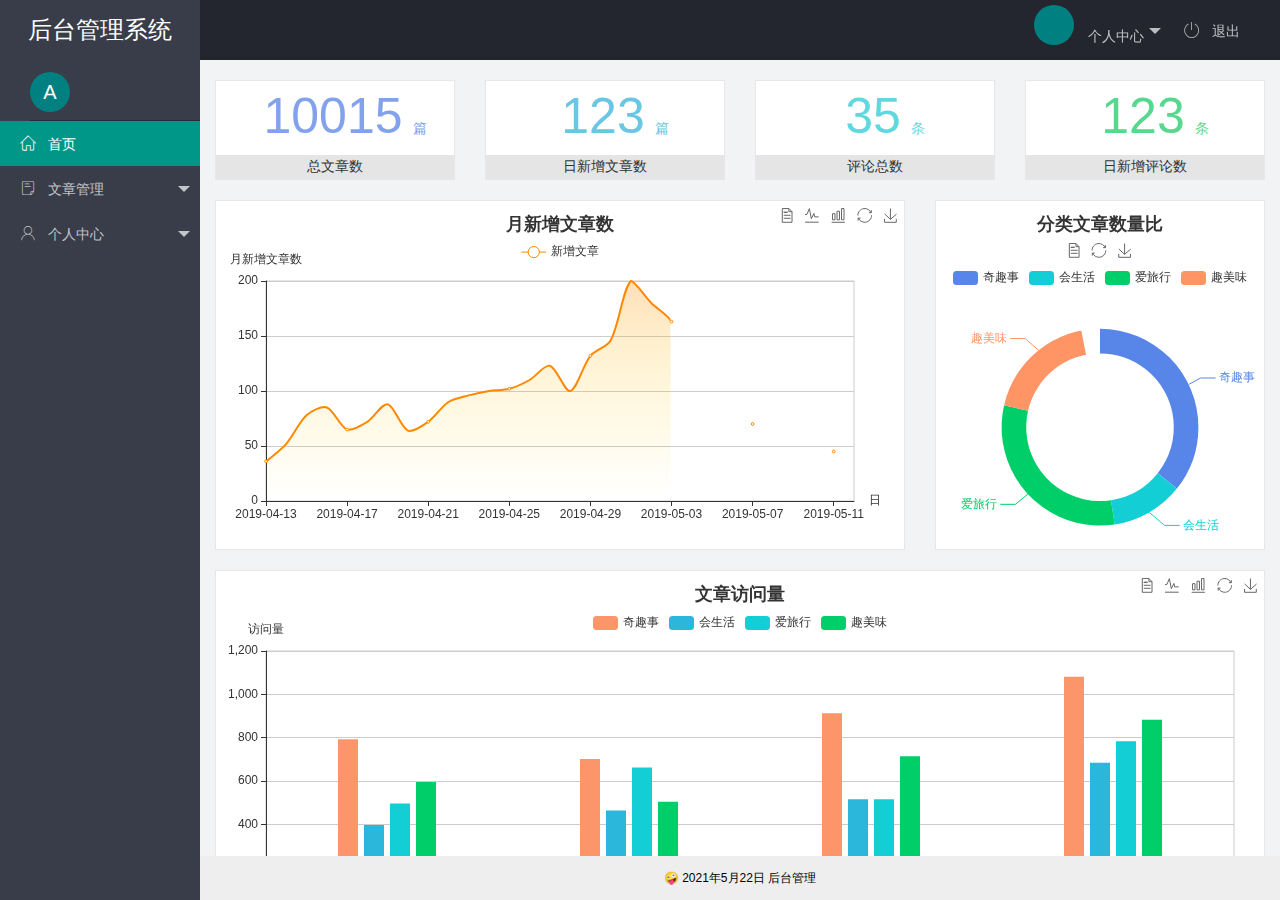
==== commit 3ba07f9c: "完成个人中心功能的开发" ====
--- a/index.html
+++ b/index.html
@@ -32,9 +32,9 @@
             个人中心
           </a>
           <dl class="layui-nav-child">
-            <dd><a href="">基本资料</a></dd>
-            <dd><a href="">更换头像</a></dd>
-            <dd><a href="">重置密码</a></dd>
+            <dd><a href="/user/user_info.html " target=fm>基本资料</a></dd>
+            <dd><a href="/user/user_avatar.html" target=fm>更换头像</a></dd>
+            <dd><a href="/user/user_pwd.html" target=fm>重置密码</a></dd>
           </dl>
         </li>
         <li class="layui-nav-item" lay-header-event="menuRight" lay-unselect>
@@ -79,13 +79,13 @@
               <span class="iconfont icon-user"></span>
               个人中心</a>
             <dl class="layui-nav-child">
-              <dd><a href="javascript:;">
+              <dd><a href="/user/user_info.html" target="fm">
                   <i class="layui-icon layui-icon-app"></i>
                   基本资料</a></dd>
-              <dd><a href="javascript:;">
+              <dd><a href="/user/user_avatar.html" target="fm">
                   <i class="layui-icon layui-icon-app"></i>
                   更换头像</a></dd>
-              <dd><a href="javascript:;">
+              <dd><a href="/user/user_pwd.html" target="fm">
                   <i class="layui-icon layui-icon-app"></i>
                   重置密码</a></dd>
             </dl>
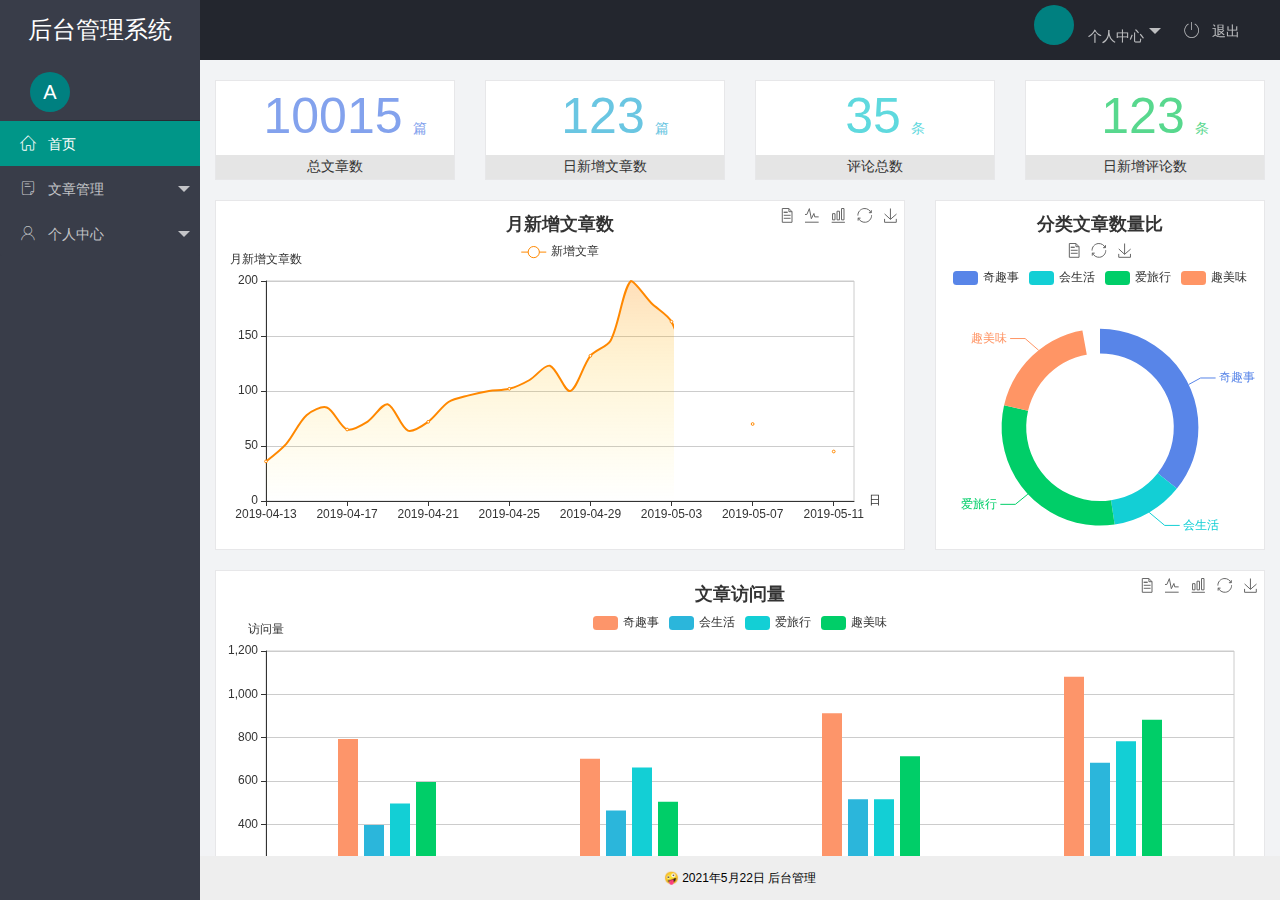
==== commit 227cff22: "完成文章管理的功能开发" ====
--- a/index.html
+++ b/index.html
@@ -63,13 +63,13 @@
               <span class="iconfont icon-16"></span>
               文章管理</a>
             <dl class="layui-nav-child">
-              <dd><a href="javascript:;">
+              <dd><a href="/article/art_cate.html" target='fm'>
                   <i class="layui-icon layui-icon-app"></i>
                   文本类别</a></dd>
-              <dd><a href="javascript:;">
+              <dd><a href="/article/art_list.html" target="fm">
                   <i class="layui-icon layui-icon-app"></i>
                   文章列表</a></dd>
-              <dd><a href="javascript:;">
+              <dd><a href="/article/art_pub.html" target="fm">
                   <i class="layui-icon layui-icon-app"></i>
                   发布文章</a></dd>
             </dl>
